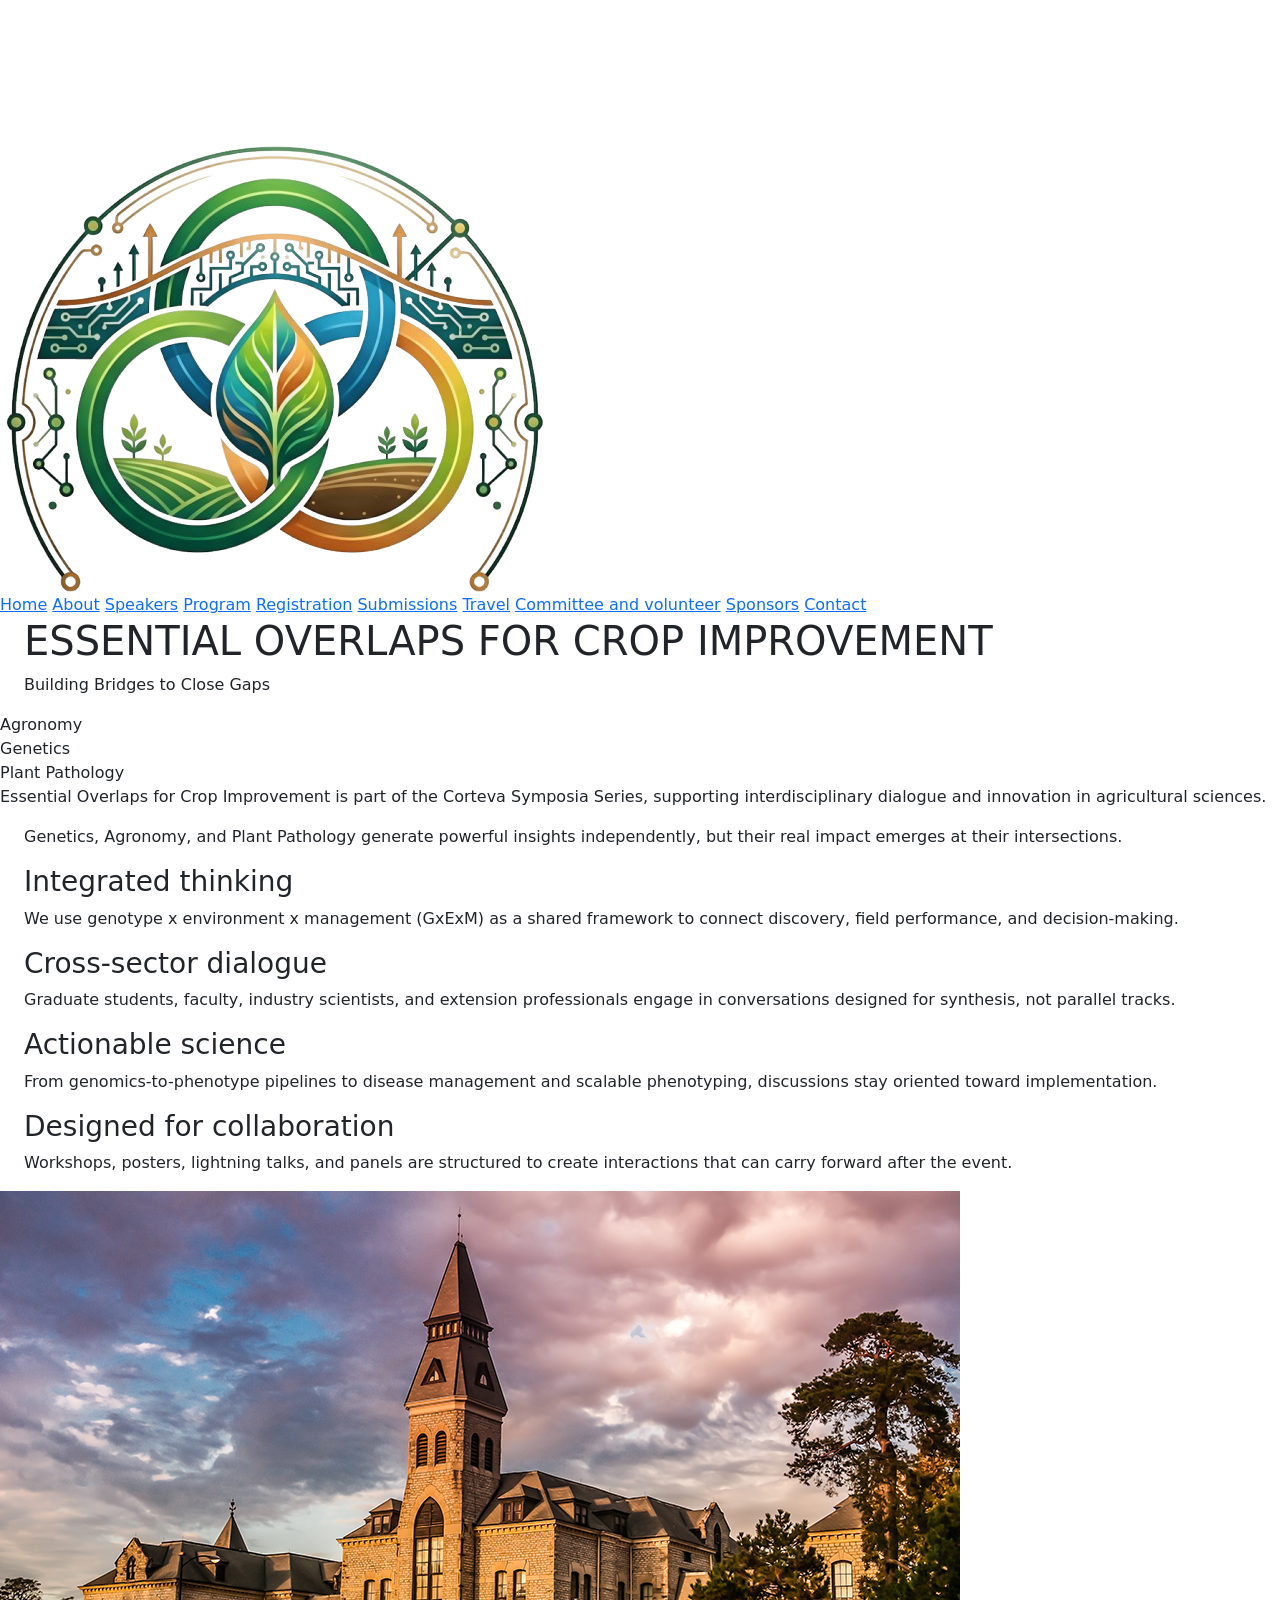
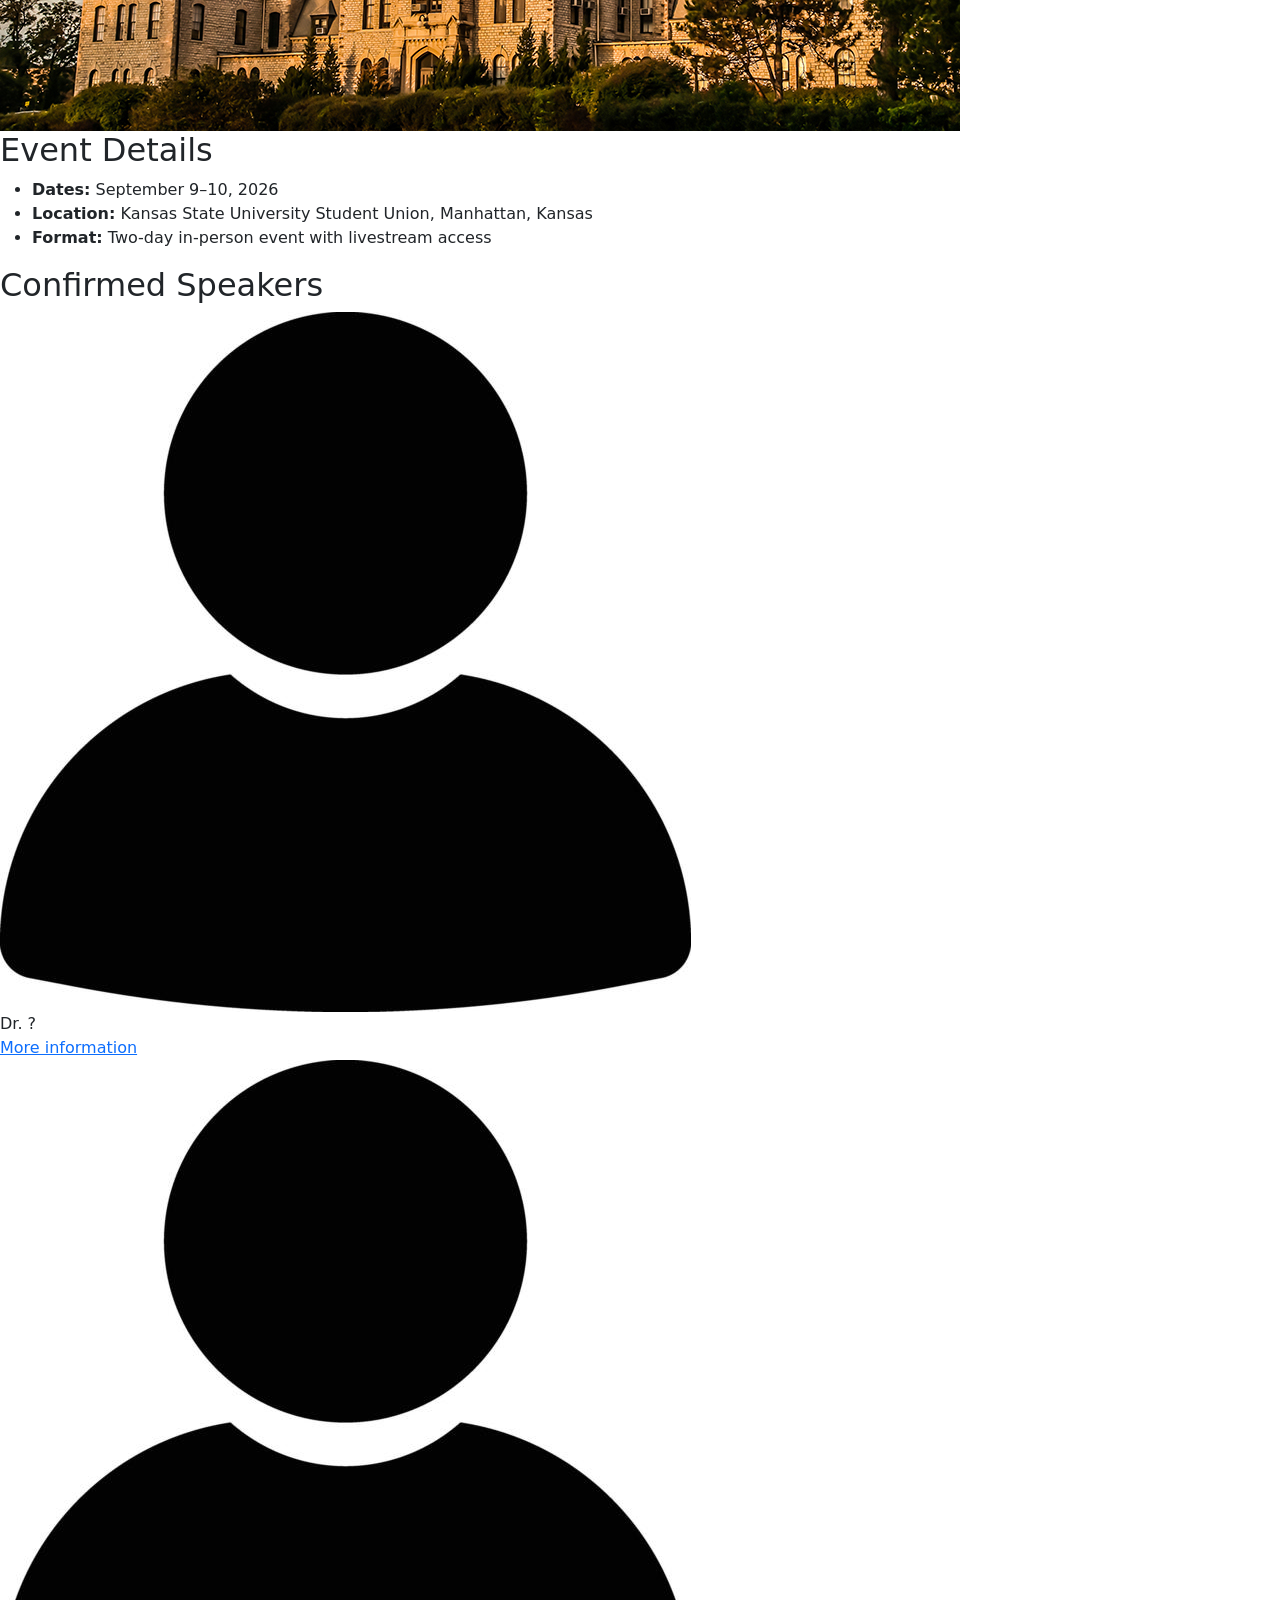
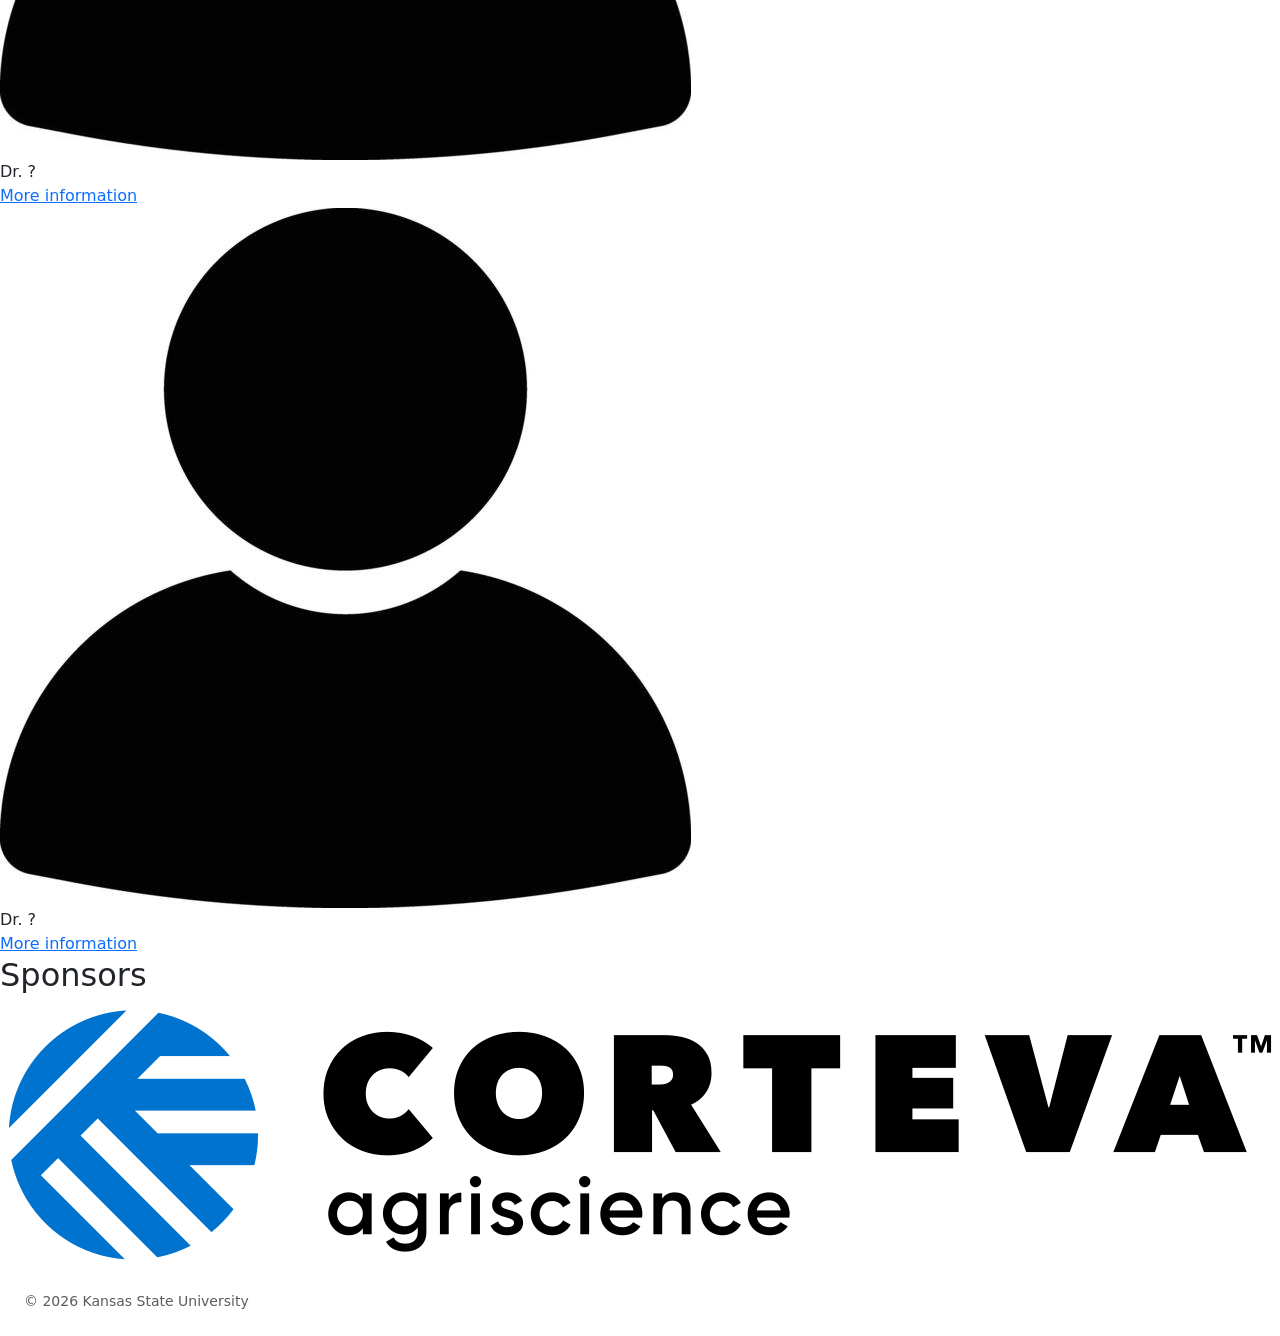
==== index.html @ 9a7ca5b4 "Initial site draft" ====
<!DOCTYPE html>
<html lang="en">
<head>
  <!-- Meta -->
  <meta charset="utf-8" />
  <meta name="viewport" content="width=device-width, initial-scale=1" />

  <title>Essential Overlaps for Crop Improvement</title>

  <!-- Bootstrap 5 (CDN) -->
  <link
    href="https://cdn.jsdelivr.net/npm/bootstrap@5.3.3/dist/css/bootstrap.min.css"
    rel="stylesheet"
  />

  <!-- Google Fonts: Titles (Cormorant SC) + Body (Lora) -->
  <link rel="preconnect" href="https://fonts.googleapis.com" />
  <link rel="preconnect" href="https://fonts.gstatic.com" crossorigin />
  <link
    href="https://fonts.googleapis.com/css2?family=Cormorant+SC:wght@300;400;500;600;700&family=Lora:ital,wght@0,400..700;1,400..700&display=swap"
    rel="stylesheet"
  />

  <!-- Project CSS -->
  <link rel="stylesheet" href="css/styles.css" />
</head>

<body id="top">
  <!-- =========================================================
       Top header (not fixed)
       ========================================================= -->
  <header class="top-header">
    <div class="top-header__inner">
      <div class="top-header__logo">
        <img
          src="assets/img/ksu_logo_white.png"
          alt="Kansas State University"
          class="ksu-logo"
        />
      </div>
    </div>
  </header>

  <!-- Accent bar (signature strip below the top header) -->
  <div class="hero-accent" aria-hidden="true"></div>

  <!-- =========================================================
       Mobile navigation (only visible below lg)
       ========================================================= -->
  <nav class="navbar navbar-dark bg-dark d-lg-none mobile-nav" aria-label="Mobile navigation">
    <div class="container-fluid px-3">
      <a class="navbar-brand d-flex align-items-center gap-2" href="#top">
        <span class="mobile-logo" aria-hidden="true"></span>
        <span class="fs-6">Essential Overlaps</span>
      </a>

      <button
        class="navbar-toggler"
        type="button"
        data-bs-toggle="collapse"
        data-bs-target="#mobileMenu"
        aria-controls="mobileMenu"
        aria-expanded="false"
        aria-label="Toggle mobile menu"
      >
        <span class="navbar-toggler-icon"></span>
      </button>
    </div>

    <div class="collapse" id="mobileMenu">
      <div class="bg-dark px-3 pb-3">
        <!-- Keep as placeholders; update when sections exist -->
        <a class="mobile-link" href="#home">Home</a>
      </div>
    </div>
  </nav>

  <!-- =========================================================
       Desktop sidebar (fixed, only visible at lg and above)
       ========================================================= -->
  <aside class="sidebar d-none d-lg-flex" aria-label="Sidebar navigation">
    <div class="sidebar__inner">
      <a class="logo-wrap" href="#top" aria-label="Back to top">
        <div class="logo-circle">
          <img
            src="assets/img/logo2_4x.png"
            alt="Essential Overlaps logo"
            class="logo-img"
          />
        </div>
      </a>

      <nav class="side-nav" aria-label="Site pages">
        <a class="side-link is-active" href="index.html">Home</a>
        <a class="side-link" href="about.html">About</a>
        <a class="side-link" href="speakers.html">Speakers</a>
        <a class="side-link" href="program.html">Program</a>
        <a class="side-link" href="registration.html">Registration</a>
        <a class="side-link" href="submissions.html">Submissions</a>
        <a class="side-link" href="travel.html">Travel</a>
        <a class="side-link" href="committee.html">Committee and volunteer</a>
        <a class="side-link" href="sponsors.html">Sponsors</a>
        <a class="side-link" href="contact.html">Contact</a>
      </nav>
    </div>
  </aside>

  <!-- =========================================================
       Main content
       ========================================================= -->
  <main class="main">
    <!-- Title block -->
    <section class="title-row">
      <div class="container-fluid px-3 px-md-4">
        <h1 class="site-title mb-2">
          ESSENTIAL OVERLAPS FOR CROP IMPROVEMENT
        </h1>

        <p class="site-subtitle mb-3">
          Building Bridges to Close Gaps
        </p>
      </div>
    </section>

    <!-- Program tags (conceptual disciplines, not navigation) -->
    <div class="program-bar" aria-label="Symposium themes">
      <div class="program-bar__item program-bar__item--agronomy">
        <span class="program-bar__label">Agronomy</span>
      </div>
      <div class="program-bar__item program-bar__item--genetics">
        <span class="program-bar__label">Genetics</span>
      </div>
      <div class="program-bar__item program-bar__item--pathology">
        <span class="program-bar__label">Plant Pathology</span>
      </div>
    </div>

    <!-- Hero image -->
    <section class="hero" aria-label="Hero image">
      <div class="container-fluid px-0">
        <div class="hero-box">
        </div>
      </div>
    </section>

    <section class="home-series">
      <div class="home-series__inner">
        <p class="home-series__text">
          Essential Overlaps for Crop Improvement is part of the Corteva Symposia Series, supporting interdisciplinary dialogue and innovation in agricultural sciences.
        </p>
      </div>
    </section>

    <!-- =========================================================
     Home — Block 2: Why attend (headline + 4 pillars)
     Insert this inside your Home section
     ========================================================= -->
    <section class="home-why" aria-label="Why attend">
      <div class="container-fluid px-3 px-md-4">
        <!-- Short, centered statement -->
        <p class="home-why__lead">
          Genetics, Agronomy, and Plant Pathology generate powerful insights independently, but their real impact emerges at their intersections.
        </p>

        <!-- 4-pillar grid -->
        <div class="why-grid">
          <!-- Pillar 1 -->
          <article class="why-card">
            <h3 class="why-card__title">Integrated thinking</h3>
            <p class="why-card__text">
              We use genotype x environment x management (GxExM) as a shared framework to connect discovery, field performance, and decision-making.
            </p>
          </article>

          <!-- Pillar 2 -->
          <article class="why-card">
            <h3 class="why-card__title">Cross-sector dialogue</h3>
            <p class="why-card__text">
              Graduate students, faculty, industry scientists, and extension professionals engage in
              conversations designed for synthesis, not parallel tracks.
            </p>
          </article>

          <!-- Pillar 3 -->
          <article class="why-card">
            <h3 class="why-card__title">Actionable science</h3>
            <p class="why-card__text">
              From genomics-to-phenotype pipelines to disease management and scalable phenotyping,
              discussions stay oriented toward implementation.
            </p>
          </article>

          <!-- Pillar 4 -->
          <article class="why-card">
            <h3 class="why-card__title">Designed for collaboration</h3>
            <p class="why-card__text">
              Workshops, posters, lightning talks, and panels are structured to create interactions
              that can carry forward after the event.
            </p>
          </article>
        </div>
      </div>
    </section>

    <section class="home-event">
      <div class="home-event__inner">

        <!-- Left column: Image -->
        <div class="home-event__image">
          <img src="assets/img/ksu.jpg" alt="Kansas State University campus">
        </div>

        <!-- Right column: Info -->
        <div class="home-event__content">
          <h2 class="home-event__title">Event Details</h2>

          <ul class="home-event__list">
            <li>
              <strong>Dates:</strong> September 9–10, 2026
            </li>
            <li>
              <strong>Location:</strong> Kansas State University Student Union, Manhattan, Kansas
            </li>
            <li>
              <strong>Format:</strong> Two-day in-person event with livestream access
            </li>
          </ul>

        </div>

      </div>
    </section>

    <section class="home-speakers">
      <div class="home-speakers__inner">
        <h2 class="home-speakers__title">Confirmed Speakers</h2>

        <div class="home-speakers__grid">

          <!-- Speaker card 1 -->
          <article class="speaker-card">
            <img class="speaker-card__photo" src="assets/img/person_icon.jpg" alt="Speaker placeholder">
            <div class="speaker-card__name">Dr. ?</div>
            <a class="speaker-card__link" href="#">More information</a>
          </article>

          <!-- Speaker card 2 -->
          <article class="speaker-card">
            <img class="speaker-card__photo" src="assets/img/person_icon.jpg" alt="Speaker placeholder">
            <div class="speaker-card__name">Dr. ?</div>
            <a class="speaker-card__link" href="#">More information</a>
          </article>

          <!-- Speaker card 3 -->
          <article class="speaker-card">
            <img class="speaker-card__photo" src="assets/img/person_icon.jpg" alt="Speaker placeholder">
            <div class="speaker-card__name">Dr. ?</div>
            <a class="speaker-card__link" href="#">More information</a>
          </article>

        </div>
      </div>
    </section>

    <section class="home-sponsors">
      <div class="home-sponsors__inner">

        <h2 class="home-sponsors__title">Sponsors</h2>

        <!-- Row 1 (2 columns) -->
        <div class="sponsors-row sponsors-row--2">
          <div class="sponsor-cell">
            <img src="assets/img/logo_corteva.png" alt="Corteva">
          </div>
          <div class="sponsor-cell"></div>
        </div>

        <!-- Row 2 (3 columns) -->
        <div class="sponsors-row sponsors-row--3">
          <div class="sponsor-cell"></div>
          <div class="sponsor-cell"></div>
          <div class="sponsor-cell"></div>
        </div>

        <!-- Row 3 (3 columns) -->
        <div class="sponsors-row sponsors-row--3">
          <div class="sponsor-cell"></div>
          <div class="sponsor-cell"></div>
          <div class="sponsor-cell"></div>
        </div>

      </div>
    </section>

    <!-- Footer -->
    <footer class="py-4">
      <div class="container-fluid px-3 px-md-4">
        <div class="text-muted small">© 2026 Kansas State University</div>
      </div>
    </footer>

    <!-- Bottom accent bar -->
    <div class="hero-accent" aria-hidden="true"></div>
  </main>

  <!-- Bootstrap JS bundle -->
  <script src="https://cdn.jsdelivr.net/npm/bootstrap@5.3.3/dist/js/bootstrap.bundle.min.js"></script>
</body>
</html>
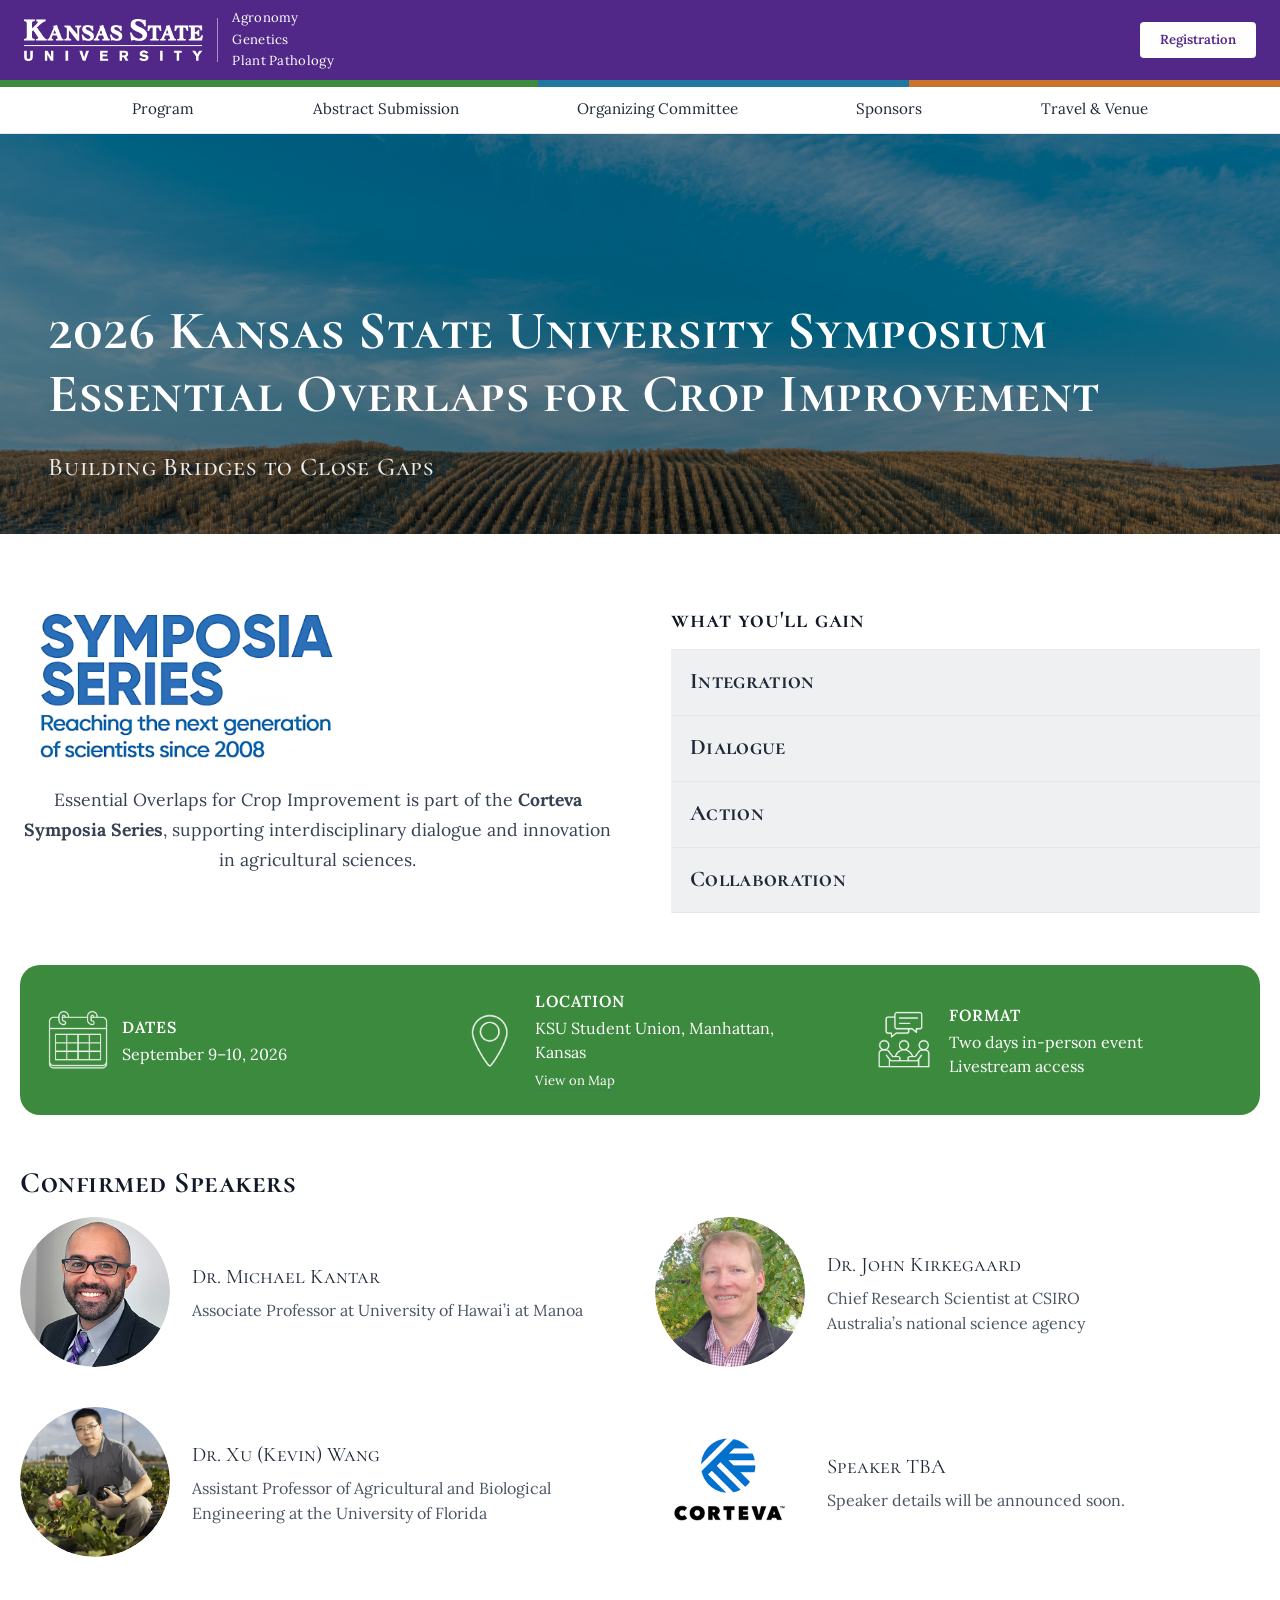
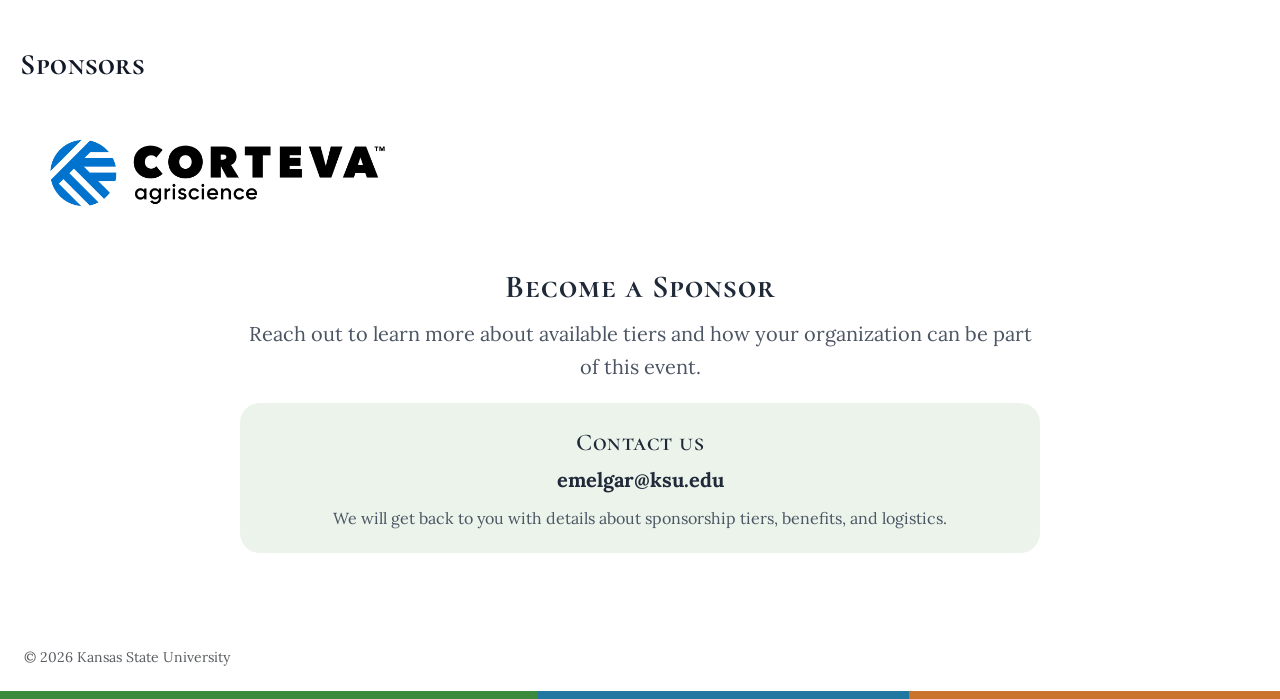
==== commit ce090669: "draft_v1" ====
--- a/index.html
+++ b/index.html
@@ -38,11 +38,31 @@
           class="ksu-logo"
         />
       </div>
+      <div class="top-header__divider" aria-hidden="true"></div>
+      <ul class="top-header__depts">
+        <li>Agronomy</li>
+        <li>Genetics</li>
+        <li>Plant Pathology</li>
+      </ul>
+      <a href="registration.html" class="top-header__reg-btn">Registration</a>
     </div>
   </header>
 
   <!-- Accent bar (signature strip below the top header) -->
   <div class="hero-accent" aria-hidden="true"></div>
+
+  <!-- =========================================================
+       Desktop navigation (only visible at lg and above)
+       ========================================================= -->
+  <nav class="desktop-nav d-none d-lg-flex" aria-label="Main navigation">
+    <div class="desktop-nav__inner">
+      <a class="desktop-nav__link" href="program.html">Program</a>
+      <a class="desktop-nav__link" href="submissions.html">Abstract Submission</a>
+      <a class="desktop-nav__link" href="committee.html">Organizing Committee</a>
+      <a class="desktop-nav__link" href="sponsors.html">Sponsors</a>
+      <a class="desktop-nav__link" href="travel.html">Travel &amp; Venue</a>
+    </div>
+  </nav>
 
   <!-- =========================================================
        Mobile navigation (only visible below lg)
@@ -69,224 +89,186 @@
 
     <div class="collapse" id="mobileMenu">
       <div class="bg-dark px-3 pb-3">
-        <!-- Keep as placeholders; update when sections exist -->
-        <a class="mobile-link" href="#home">Home</a>
+        <a class="mobile-link" href="program.html">Program</a>
+        <a class="mobile-link" href="submissions.html">Abstract Submission</a>
+        <a class="mobile-link" href="committee.html">Organizing Committee</a>
+        <a class="mobile-link" href="sponsors.html">Sponsors</a>
+        <a class="mobile-link" href="travel.html">Travel &amp; Venue</a>
       </div>
     </div>
   </nav>
 
-  <!-- =========================================================
-       Desktop sidebar (fixed, only visible at lg and above)
-       ========================================================= -->
-  <aside class="sidebar d-none d-lg-flex" aria-label="Sidebar navigation">
-    <div class="sidebar__inner">
-      <a class="logo-wrap" href="#top" aria-label="Back to top">
-        <div class="logo-circle">
-          <img
-            src="assets/img/logo2_4x.png"
-            alt="Essential Overlaps logo"
-            class="logo-img"
-          />
-        </div>
-      </a>
-
-      <nav class="side-nav" aria-label="Site pages">
-        <a class="side-link is-active" href="index.html">Home</a>
-        <a class="side-link" href="about.html">About</a>
-        <a class="side-link" href="speakers.html">Speakers</a>
-        <a class="side-link" href="program.html">Program</a>
-        <a class="side-link" href="registration.html">Registration</a>
-        <a class="side-link" href="submissions.html">Submissions</a>
-        <a class="side-link" href="travel.html">Travel</a>
-        <a class="side-link" href="committee.html">Committee and volunteer</a>
-        <a class="side-link" href="sponsors.html">Sponsors</a>
-        <a class="side-link" href="contact.html">Contact</a>
-      </nav>
-    </div>
-  </aside>
-
-  <!-- =========================================================
+<!-- =========================================================
+       Hero section
+       ========================================================= -->
+  <section class="hero-banner" aria-label="Symposium hero">
+    <div class="hero-banner__overlay" aria-hidden="true"></div>
+    <div class="hero-banner__content">
+      <h1 class="hero-banner__title">2026 Kansas State University Symposium<br>Essential Overlaps for Crop Improvement</h1>
+      <p class="hero-banner__subtitle">Building Bridges to Close Gaps</p>
+    </div>
+  </section>
+
+<!-- =========================================================
        Main content
        ========================================================= -->
   <main class="main">
-    <!-- Title block -->
-    <section class="title-row">
-      <div class="container-fluid px-3 px-md-4">
-        <h1 class="site-title mb-2">
-          ESSENTIAL OVERLAPS FOR CROP IMPROVEMENT
-        </h1>
-
-        <p class="site-subtitle mb-3">
-          Building Bridges to Close Gaps
-        </p>
-      </div>
-    </section>
-
-    <!-- Program tags (conceptual disciplines, not navigation) -->
-    <div class="program-bar" aria-label="Symposium themes">
-      <div class="program-bar__item program-bar__item--agronomy">
-        <span class="program-bar__label">Agronomy</span>
-      </div>
-      <div class="program-bar__item program-bar__item--genetics">
-        <span class="program-bar__label">Genetics</span>
-      </div>
-      <div class="program-bar__item program-bar__item--pathology">
-        <span class="program-bar__label">Plant Pathology</span>
-      </div>
-    </div>
-
-    <!-- Hero image -->
-    <section class="hero" aria-label="Hero image">
-      <div class="container-fluid px-0">
-        <div class="hero-box">
-        </div>
-      </div>
-    </section>
-
-    <section class="home-series">
-      <div class="home-series__inner">
-        <p class="home-series__text">
-          Essential Overlaps for Crop Improvement is part of the Corteva Symposia Series, supporting interdisciplinary dialogue and innovation in agricultural sciences.
-        </p>
-      </div>
-    </section>
-
     <!-- =========================================================
-     Home — Block 2: Why attend (headline + 4 pillars)
-     Insert this inside your Home section
+     Home — Why attend (two-column: About left, Accordion right)
      ========================================================= -->
     <section class="home-why" aria-label="Why attend">
-      <div class="container-fluid px-3 px-md-4">
-        <!-- Short, centered statement -->
-        <p class="home-why__lead">
-          Genetics, Agronomy, and Plant Pathology generate powerful insights independently, but their real impact emerges at their intersections.
-        </p>
-
-        <!-- 4-pillar grid -->
-        <div class="why-grid">
-          <!-- Pillar 1 -->
-          <article class="why-card">
-            <h3 class="why-card__title">Integrated thinking</h3>
-            <p class="why-card__text">
-              We use genotype x environment x management (GxExM) as a shared framework to connect discovery, field performance, and decision-making.
-            </p>
-          </article>
-
-          <!-- Pillar 2 -->
-          <article class="why-card">
-            <h3 class="why-card__title">Cross-sector dialogue</h3>
-            <p class="why-card__text">
-              Graduate students, faculty, industry scientists, and extension professionals engage in
-              conversations designed for synthesis, not parallel tracks.
-            </p>
-          </article>
-
-          <!-- Pillar 3 -->
-          <article class="why-card">
-            <h3 class="why-card__title">Actionable science</h3>
-            <p class="why-card__text">
-              From genomics-to-phenotype pipelines to disease management and scalable phenotyping,
-              discussions stay oriented toward implementation.
-            </p>
-          </article>
-
-          <!-- Pillar 4 -->
-          <article class="why-card">
-            <h3 class="why-card__title">Designed for collaboration</h3>
-            <p class="why-card__text">
-              Workshops, posters, lightning talks, and panels are structured to create interactions
-              that can carry forward after the event.
-            </p>
-          </article>
-        </div>
+      <div class="home-why__inner page-container">
+
+        <!-- Left column: About -->
+        <div class="home-why__about">
+          <img src="assets\img\SympSeries.png" alt="Essential Overlaps logo" class="home-why__logo" />
+          <p class="home-series__text">
+            Essential Overlaps for Crop Improvement is part of the <strong>Corteva Symposia Series</strong>, supporting interdisciplinary dialogue and innovation in agricultural sciences.
+          </p>
+        </div>
+
+        <!-- Right column: Accordion -->
+        <div class="home-why__accordion-col">
+          <h2 class="home-why__title">what you'll gain</h2>
+          <div class="why-accordion">
+
+            <div class="why-section">
+              <div class="why-label">Integration</div>
+              <div class="why-content">
+                <p>We use genotype x environment x management (GxExM) as a shared framework to connect discovery, field performance, and decision-making.</p>
+              </div>
+            </div>
+
+            <div class="why-section">
+              <div class="why-label">Dialogue</div>
+              <div class="why-content">
+                <p>Graduate students, faculty, industry scientists, and extension professionals engage in conversations designed for synthesis, not parallel tracks.</p>
+              </div>
+            </div>
+
+            <div class="why-section">
+              <div class="why-label">Action</div>
+              <div class="why-content">
+                <p>From genomics-to-phenotype pipelines to disease management and scalable phenotyping, discussions stay oriented toward implementation.</p>
+              </div>
+            </div>
+
+            <div class="why-section">
+              <div class="why-label">Collaboration</div>
+              <div class="why-content">
+                <p>Workshops, posters, lightning talks, and panels are structured to create interactions that can carry forward after the event.</p>
+              </div>
+            </div>
+
+          </div>
+        </div>
+
       </div>
     </section>
 
     <section class="home-event">
-      <div class="home-event__inner">
-
-        <!-- Left column: Image -->
-        <div class="home-event__image">
-          <img src="assets/img/ksu.jpg" alt="Kansas State University campus">
-        </div>
-
-        <!-- Right column: Info -->
-        <div class="home-event__content">
-          <h2 class="home-event__title">Event Details</h2>
-
-          <ul class="home-event__list">
-            <li>
-              <strong>Dates:</strong> September 9–10, 2026
-            </li>
-            <li>
-              <strong>Location:</strong> Kansas State University Student Union, Manhattan, Kansas
-            </li>
-            <li>
-              <strong>Format:</strong> Two-day in-person event with livestream access
-            </li>
-          </ul>
-
-        </div>
-
+      <div class="page-container">
+      <div class="event-bar">
+
+        <div class="event-bar__item">
+          <img src="assets/img/icon_date.png" alt="" class="event-icon" aria-hidden="true">
+          <div class="event-bar__text">
+            <span class="event-bar__label">Dates</span>
+            <span class="event-bar__value">September 9–10, 2026<br></span>
+          </div>
+        </div>
+
+        <div class="event-bar__item">
+          <img src="assets/img/icon_local.png" alt="" class="event-icon" aria-hidden="true">
+          <div class="event-bar__text">
+            <span class="event-bar__label">Location</span>
+            <span class="event-bar__value">KSU Student Union, Manhattan, Kansas</span>
+            <a class="event-bar__link" href="https://maps.app.goo.gl/vJpVXmLYj5KexWJAA" target="_blank"  rel="noopener noreferrer">View on Map</a>
+          </div>
+        </div>
+
+        <div class="event-bar__item">
+          <img src="assets/img/icons_meet.png" alt="" class="event-icon" aria-hidden="true">
+          <div class="event-bar__text">
+            <span class="event-bar__label">Format</span>
+            <span class="event-bar__value">Two days in-person event<br>Livestream access</span>
+          </div>
+        </div>
+
+      </div>
       </div>
     </section>
 
     <section class="home-speakers">
-      <div class="home-speakers__inner">
+      <div class="home-speakers__inner page-container">
         <h2 class="home-speakers__title">Confirmed Speakers</h2>
 
-        <div class="home-speakers__grid">
-
-          <!-- Speaker card 1 -->
-          <article class="speaker-card">
-            <img class="speaker-card__photo" src="assets/img/person_icon.jpg" alt="Speaker placeholder">
-            <div class="speaker-card__name">Dr. ?</div>
-            <a class="speaker-card__link" href="#">More information</a>
-          </article>
-
-          <!-- Speaker card 2 -->
-          <article class="speaker-card">
-            <img class="speaker-card__photo" src="assets/img/person_icon.jpg" alt="Speaker placeholder">
-            <div class="speaker-card__name">Dr. ?</div>
-            <a class="speaker-card__link" href="#">More information</a>
-          </article>
-
-          <!-- Speaker card 3 -->
-          <article class="speaker-card">
-            <img class="speaker-card__photo" src="assets/img/person_icon.jpg" alt="Speaker placeholder">
-            <div class="speaker-card__name">Dr. ?</div>
-            <a class="speaker-card__link" href="#">More information</a>
-          </article>
+        <div class="speakers-grid">
+
+          <div class="speaker">
+            <div class="speaker-img-wrapper">
+              <img class="speaker-img" src="assets/img/speaker_MK.png" alt="Dr. Michael Kantar">
+            </div>
+            <div class="speaker-text">
+              <a class="speaker-name" href="speakers.html#michael-kantar">Dr. Michael Kantar</a>
+              <p class="speaker-info">Associate Professor at University of Hawai’i at Manoa</p>
+            </div>
+          </div>
+
+          <div class="speaker">
+            <div class="speaker-img-wrapper">
+              <img class="speaker-img" src="assets/img/speaker_JK.png" alt="Dr. John Kirkegaard">
+            </div>
+            <div class="speaker-text">
+              <a class="speaker-name" href="speakers.html#john-kirkegaard">Dr. John Kirkegaard</a>
+              <p class="speaker-info">Chief Research Scientist at CSIRO<br>Australia’s national science agency</p>
+            </div>
+          </div>
+
+          <div class="speaker">
+            <div class="speaker-img-wrapper">
+              <img class="speaker-img" src="assets/img/speaker_KW.png" alt="Dr. Xu (Kevin) Wang">
+            </div>
+            <div class="speaker-text">
+              <a class="speaker-name" href="speakers.html#kevin-wang">Dr. Xu (Kevin) Wang</a>
+              <p class="speaker-info">Assistant Professor of Agricultural and Biological Engineering at the University of Florida</p>
+            </div>
+          </div>
+
+          <div class="speaker">
+            <div class="speaker-img-wrapper">
+              <img class="speaker-img" src="assets/img/corteva.png" alt="Speaker TBA">
+            </div>
+            <div class="speaker-text">
+              <a class="speaker-name" href="speakers.html">Speaker TBA</a>
+              <p class="speaker-info">Speaker details will be announced soon.</p>
+            </div>
+          </div>
 
         </div>
       </div>
     </section>
 
     <section class="home-sponsors">
-      <div class="home-sponsors__inner">
+      <div class="home-sponsors__inner page-container">
 
         <h2 class="home-sponsors__title">Sponsors</h2>
 
-        <!-- Row 1 (2 columns) -->
-        <div class="sponsors-row sponsors-row--2">
+        <div class="sponsors-logos">
           <div class="sponsor-cell">
             <img src="assets/img/logo_corteva.png" alt="Corteva">
           </div>
-          <div class="sponsor-cell"></div>
-        </div>
-
-        <!-- Row 2 (3 columns) -->
-        <div class="sponsors-row sponsors-row--3">
-          <div class="sponsor-cell"></div>
-          <div class="sponsor-cell"></div>
-          <div class="sponsor-cell"></div>
-        </div>
-
-        <!-- Row 3 (3 columns) -->
-        <div class="sponsors-row sponsors-row--3">
-          <div class="sponsor-cell"></div>
-          <div class="sponsor-cell"></div>
-          <div class="sponsor-cell"></div>
+        </div>
+
+        <!-- Become a Sponsor -->
+        <div class="sponsor-cta">
+          <h3 class="sponsor-cta__title">Become a Sponsor</h3>
+<p class="sponsor-cta__body">Reach out to learn more about available tiers and how your organization can be part of this event.</p>
+          <div class="sponsor-contact">
+            <p class="sponsor-contact__label">Contact us</p>
+            <p class="sponsor-contact__email">emelgar@ksu.edu</p>
+            <p class="sponsor-contact__note">We will get back to you with details about sponsorship tiers, benefits, and logistics.</p>
+          </div>
         </div>
 
       </div>
@@ -306,4 +288,4 @@
   <!-- Bootstrap JS bundle -->
   <script src="https://cdn.jsdelivr.net/npm/bootstrap@5.3.3/dist/js/bootstrap.bundle.min.js"></script>
 </body>
-</html>+</html>
--- a/css/styles.css
+++ b/css/styles.css
@@ -0,0 +1,1586 @@
+/* =========================================================
+   Layout constants
+   ========================================================= */
+:root{
+  --top-header-h: 80px;
+
+  --top-header-bg: #512888;
+  --sidebar-bg: #F3F4F6;
+
+  --text-on-dark: #FFFFFF;
+
+  /* Theme colors (disciplines) */
+  --c-genetics: #2077A0;
+  --c-agronomy: #3C8A3E;
+  --c-pathology:#C9732D;
+
+  /* UI neutrals */
+  --text: #1F2937;
+  --muted: #4B5563;
+  --border: #E5E7EB;
+}
+
+/* =========================================================
+   Global layout container
+   ========================================================= */
+.page-container{
+  max-width: 1400px;
+  margin: 0 auto;
+  padding: 0 20px;
+  width: 100%;
+}
+
+/* =========================================================
+   Global behavior
+   ========================================================= */
+html { scroll-behavior: smooth; }
+
+section {
+  scroll-margin-top: calc(var(--top-header-h) + 54px);
+}
+
+body{
+  margin: 0;
+  font-family: "Lora", serif;
+  font-weight: 400;
+  color: var(--text);
+  background: #FFFFFF;
+}
+
+/* =========================================================
+   Typography
+   ========================================================= */
+h1, h2, h3, h4, h5, h6,
+.site-title,
+.section-title{
+  font-family: "Cormorant SC", serif;
+  font-weight: 600;
+  letter-spacing: 0.5px;
+}
+
+/* =========================================================
+   Header
+   ========================================================= */
+.top-header{
+  position: relative;
+  height: var(--top-header-h);
+  background: var(--top-header-bg);
+  color: var(--text-on-dark);
+}
+
+.top-header__inner{
+  height: 100%;
+  display: flex;
+  align-items: center;
+  padding: 0 16px;
+}
+
+@media (min-width: 992px){
+  .top-header__inner{
+    padding-left: 24px;
+    padding-right: 24px;
+  }
+}
+
+.top-header__logo{
+  display: flex;
+  align-items: center;
+}
+
+.ksu-logo{
+  height: 42px;
+  width: auto;
+  display: block;
+}
+
+.top-header__divider{
+  width: 1px;
+  height: 44px;
+  background: rgba(255,255,255,0.5);
+  margin: 0 14px;
+  flex-shrink: 0;
+}
+
+.top-header__depts{
+  list-style: none;
+  margin: 0;
+  padding: 0;
+  display: flex;
+  flex-direction: column;
+  gap: 3px;
+}
+
+.top-header__depts li{
+  font-family: "Lora", serif;
+  font-size: 0.82rem;
+  color: #fff;
+  line-height: 1.4;
+  letter-spacing: 0.3px;
+}
+
+.top-header__reg-btn{
+  margin-left: auto;
+  font-family: "Lora", serif;
+  font-size: 0.82rem;
+  color: var(--top-header-bg);
+  text-decoration: none;
+  background: #fff;
+  border: none;
+  border-radius: 4px;
+  padding: 8px 20px;
+  white-space: nowrap;
+  font-weight: 600;
+  transition: background 0.15s, color 0.15s;
+}
+
+.top-header__reg-btn:hover{
+  background: rgba(255,255,255,0.85);
+  color: var(--top-header-bg);
+}
+
+/* =========================================================
+   Accent bar (make it a subtle signature, not a heavy block)
+   ========================================================= */
+.hero-accent{
+  height: 8px; /* smaller = more professional */
+  margin-top: -1px;
+  background: linear-gradient(
+    to right,
+    var(--c-agronomy) 0%,
+    var(--c-agronomy) 42%,
+    var(--c-genetics) 42%,
+    var(--c-genetics) 71%,
+    var(--c-pathology) 71%,
+    var(--c-pathology) 100%
+  );
+}
+
+/* =========================================================
+   Desktop navigation
+   ========================================================= */
+.desktop-nav{
+  background: #fff;
+  border-bottom: 1px solid var(--border);
+  justify-content: flex-end;
+}
+
+.desktop-nav__inner{
+  display: flex;
+  align-items: center;
+  padding: 0 24px;
+  height: 46px;
+  width: 100%;
+  justify-content: space-evenly;
+}
+
+.desktop-nav__link{
+  font-family: "Lora", serif;
+  font-size: 0.95rem;
+  color: var(--text);
+  text-decoration: none;
+  padding: 4px 10px;
+  border-bottom: 2px solid transparent;
+  transition: color 0.15s, border-color 0.15s;
+  white-space: nowrap;
+}
+
+.desktop-nav__link:hover{
+  color: var(--top-header-bg);
+  border-bottom-color: var(--top-header-bg);
+}
+
+/* =========================================================
+   Mobile navigation
+   ========================================================= */
+.mobile-nav{
+  position: fixed;
+  top: var(--top-header-h);
+  left: 0;
+  right: 0;
+  z-index: 1029;
+}
+
+.mobile-logo{
+  width: 28px;
+  height: 28px;
+  border-radius: 999px;
+  background: #2ECC71;
+  display: inline-block;
+}
+
+.mobile-link{
+  display: block;
+  color: #FFFFFF;
+  text-decoration: none;
+  padding: 10px 0;
+  border-top: 1px solid #FFFFFF1F;
+}
+
+.mobile-link:hover{ color: #FFFFFF; }
+
+/* =========================================================
+   Hero banner
+   ========================================================= */
+.hero-banner{
+  position: relative;
+  width: 100%;
+  min-height: 400px;
+  background-image: url("../assets/img/img_home1.jpg");
+  background-size: cover;
+  background-position: center top;
+  display: flex;
+  align-items: flex-end;
+}
+
+.hero-banner__overlay{
+  position: absolute;
+  inset: 0;
+  background: rgba(0,0,0,0.42);
+}
+
+.hero-banner__content{
+  position: absolute;
+  bottom: 48px;
+  left: 48px;
+  right: 48px;
+  max-width: 980px;
+}
+
+.hero-banner__title{
+  font-family: "Cormorant SC", serif;
+  font-weight: 900;
+  font-size: clamp(2rem, 4.5vw, 3.4rem);
+  color: #ffffff;
+  line-height: 1.15;
+  margin-bottom: 22px;
+  white-space: nowrap;
+}
+
+.hero-banner__subtitle{
+  font-family: "Cormorant SC", serif;
+  font-weight: 500;
+  font-size: clamp(1.15rem, 2.2vw, 1.6rem);
+  color: rgba(255,255,255,0.9);
+  margin: 0;
+  letter-spacing: 0.8px;
+}
+
+/* =========================================================
+   Main area
+   ========================================================= */
+.main{
+  padding-top: calc(var(--top-header-h) + 56px);
+}
+
+@media (min-width: 992px){
+  .main{
+    padding-top: 0;
+  }
+}
+
+.site-title{
+  font-weight: 700;
+  font-size: clamp(2.1rem, 3.1vw, 3rem);
+  letter-spacing: 1px;
+  line-height: 1.05;
+}
+
+/* CTA row under subtitle */
+.hero-cta{
+  display: flex;
+  flex-direction: column;
+  gap: 12px;
+  margin-top: 10px;
+}
+
+.hero-meta{
+  color: var(--muted);
+  font-size: 0.95rem;
+}
+
+.hero-meta__dot{
+  margin: 0 8px;
+  opacity: 0.7;
+}
+
+.hero-buttons{
+  display: flex;
+  flex-wrap: wrap;
+  gap: 10px;
+}
+
+/* Buttons: clean + consistent */
+.btn-cta{
+  border-radius: 999px;
+  padding: 10px 16px;
+  font-size: 0.98rem;
+  letter-spacing: 0.2px;
+}
+
+.btn-cta--primary{
+  background: var(--top-header-bg);
+  border: 1px solid var(--top-header-bg);
+  color: #fff;
+}
+
+.btn-cta--primary:hover{
+  filter: brightness(0.95);
+  color: #fff;
+}
+
+.btn-cta--ghost{
+  background: transparent;
+  border: 1px solid #D1D5DB;
+  color: #111827;
+}
+
+.btn-cta--ghost:hover{
+  background: #F3F4F6;
+  color: #111827;
+}
+
+/* =========================================================
+   Program bar 
+   ========================================================= */
+.program-bar{
+  display: flex;
+  width: 100%;
+  margin: 0;
+}
+
+.program-bar__item{
+  position: relative;        
+  flex: 1;
+  padding: 18px 0;
+
+  color: #FFFFFF;
+  font-family: "Lora", serif;
+  font-weight: 500;
+  font-size: 1.15rem;
+}
+
+.program-bar__item--agronomy{
+  background: var(--c-agronomy);
+  flex: 33.3;
+}
+
+.program-bar__item--genetics{
+  background: var(--c-genetics);
+  flex: 33.3;
+}
+
+.program-bar__item--pathology{
+  background: var(--c-pathology);
+  flex: 33.3;
+}
+
+.program-bar__label{
+  position: absolute;
+  top: 50%;
+  transform: translateY(-50%);
+  white-space: nowrap;
+}
+
+@media (min-width: 992px){
+
+  /* Agronomy alinhado manualmente */
+  .program-bar__item--agronomy .program-bar__label{
+    left: 50%;   
+  }
+
+  /* Genetics centralizado */
+  .program-bar__item--genetics .program-bar__label{
+    left: 50%;
+    transform: translate(-50%, -50%);
+  }
+
+  /* Pathology centralizado */
+  .program-bar__item--pathology .program-bar__label{
+    left: 50%;
+    transform: translate(-50%, -50%);
+  }
+
+}
+
+/* =========================================================
+   Hero (overlay for contrast + optional statement)
+   ========================================================= */
+.hero-box{
+  height: 440px;
+  background-image: url("../assets/img/img_home1.jpg");
+  background-size: cover;
+  background-position: center;
+  background-repeat: no-repeat;
+
+  position: relative;
+  overflow: hidden;
+}
+
+/* Dark overlay + subtle vignette to make text readable and look “premium” */
+.hero-box::before{
+  content: "";
+  position: absolute;
+  inset: 0;
+  background:
+    linear-gradient(to bottom, rgba(0,0,0,0.35), rgba(0,0,0,0.18) 45%, rgba(0,0,0,0.10)),
+    radial-gradient(circle at 50% 60%, rgba(0,0,0,0.00), rgba(0,0,0,0.25));
+  pointer-events: none;
+}
+
+.hero-overlay-content{
+  position: absolute;
+  inset: 0;
+  display: flex;
+  align-items: flex-end; /* anchor to bottom like conference sites */
+  padding: 0 16px 0 16px;
+}
+
+.hero-overlay-content__inner{
+  max-width: 820px;
+  color: rgba(255,255,255,0.92);
+  margin-bottom: 40px;
+}
+
+.hero-kicker{
+  font-size: 0.95rem;
+  letter-spacing: 0.6px;
+  text-transform: uppercase;
+  opacity: 0.9;
+}
+
+.hero-statement{
+  font-size: 1.1rem;
+  line-height: 1.35;
+  margin: 0;
+}
+
+
+/* =========================================================
+   Home Series Statement
+   ========================================================= */
+
+.home-series__text{
+  margin: 0;
+  font-family: "Lora", serif;
+  font-size: 1.1rem;
+  line-height: 1.7;
+  color: #374151;
+  text-align: center;
+  font-weight: 400;
+}
+
+.home-series__text strong {
+  font-weight: 700;
+}
+
+.series-banner__inner{
+  max-width: 980px;
+  margin: 0 auto;
+  display: flex;
+  align-items: center;
+  gap: 24px;
+  padding: 0 16px;
+}
+
+.series-banner__logo{
+  flex-shrink: 0;
+}
+
+.series-banner__logo-img{
+  width: 80px;
+  height: auto;
+  display: block;
+}
+
+.series-banner__text{
+  margin: 0;
+  margin-left: 20%;
+  font-family: "Lora", serif;
+  font-size: 1.25rem;
+  line-height: 1.7;
+  color: #111827;
+  text-align: left;
+  font-weight: 500;
+}
+
+.series-banner__text strong {
+  font-weight: 700;
+}
+
+@media (max-width: 768px){
+  .series-banner__inner{
+    flex-direction: column;
+    gap: 12px;
+  }
+
+  .series-banner__logo-img{
+    width: 60px;
+  }
+
+  .series-banner__text{
+    margin-left: 0;
+  }
+}
+
+
+/* =========================================================
+   Content sections
+   ========================================================= */
+.content-section{
+  padding: 48px 0;
+}
+
+.section-title{
+  font-size: 1.6rem;
+  font-weight: 700;
+  margin-bottom: 12px;
+}
+
+/* =========================================================
+   Desktop left offset (match your sidebar layout)
+   ========================================================= */
+@media (min-width: 992px){
+  .content-section,
+  footer,
+  .hero-overlay-content{
+    padding-left: 0;
+  }
+}
+
+/* =========================================================
+   Home — Block 2: Why attend
+   ========================================================= */
+
+/* =========================================================
+   Why attend — two-column layout
+   ========================================================= */
+
+.home-why{
+  padding: 72px 0 36px 0;
+  background: #FFFFFF;
+}
+
+.home-why__inner{
+  display: flex;
+  gap: 56px;
+  align-items: flex-start;
+}
+
+.home-why__about{
+  flex: 0 0 48%;
+  display: flex;
+  flex-direction: column;
+  align-items: left 20%;
+  gap: 24px;
+}
+
+.home-why__logo{
+  max-width: 60%;
+  height: auto;
+  display: block;
+}
+
+.home-why__accordion-col{
+  flex: 1;
+}
+
+.home-why__title{
+  font-family: "Cormorant SC", serif;
+  font-weight: 800;
+  font-size: clamp(1.2rem, 2.2vw, 1.5rem);
+  letter-spacing: 0.8px;
+  margin-bottom: 14px;
+  color: #111827;
+  text-align: left;
+}
+
+/* =========================================================
+   Accordion — vertical stacked
+   ========================================================= */
+
+.why-accordion{
+  display: flex;
+  flex-direction: column;
+  width: 100%;
+}
+
+.why-section{
+  border-top: 1px solid var(--border);
+  border-left: 3px solid transparent;
+  overflow: hidden;
+  max-height: 66px;
+  padding: 14px 16px;
+  background: #eef0f2;
+  cursor: default;
+  transition: max-height 0.35s ease, background 0.2s ease, border-color 0.2s ease;
+}
+
+.why-section:last-child{
+  border-bottom: 1px solid var(--border);
+}
+
+.why-section:hover{
+  max-height: 240px;
+  background: #F8F8F8;
+  border-left-color: var(--c-genetics);
+}
+
+.why-label{
+  font-family: "Cormorant SC", serif;
+  font-weight: 700;
+  font-size: 1.4rem;
+  letter-spacing: 0.3px;
+  color: var(--text);
+  margin-bottom: 10px;
+}
+
+.why-content{
+  opacity: 0;
+  transform: translateY(6px);
+  transition: opacity 0.2s ease 0.1s, transform 0.2s ease 0.1s;
+}
+
+.why-section:hover .why-content{
+  opacity: 1;
+  transform: translateY(0);
+}
+
+.why-content h3{
+  font-family: "Cormorant SC", serif;
+  font-weight: 700;
+  font-size: 1.3rem;
+  margin-bottom: 6px;
+}
+
+.why-content p{
+  font-size: 1.05rem;
+  line-height: 1.65;
+  color: var(--muted);
+  margin: 0;
+}
+
+/* =========================================================
+   Responsive — stack columns on mobile
+   ========================================================= */
+
+@media (max-width: 768px){
+  .home-why__inner{
+    flex-direction: column;
+    padding: 0 20px;
+    gap: 0;
+  }
+
+  .home-why__about{
+    flex: none;
+  }
+
+  .why-section{
+    max-height: none;
+    padding: 14px 0;
+  }
+
+  .why-content{
+    opacity: 1;
+    transform: none;
+  }
+}
+
+/* =========================================================
+   Home — Block 3: Event Details
+   Clean, academic, balanced
+   ========================================================= */
+
+.home-event{
+  padding: 16px 0 20px 0;
+  background: #ffffff;
+}
+
+.event-bar{
+  display: flex;
+  background: rgba(60,138,62);
+  border-radius: 20px;
+  overflow: hidden;
+}
+
+.event-bar__item{
+  flex: 1;
+  display: flex;
+  flex-direction: row;
+  align-items: center;
+  gap: 14px;
+  padding: 24px 28px;
+}
+
+.event-icon{
+  width: 60px;
+  height: 60px;
+  object-fit: contain;
+  opacity: 0.9;
+  flex-shrink: 0;
+}
+
+.event-bar__text{
+  display: flex;
+  flex-direction: column;
+  gap: 3px;
+}
+
+.event-bar__label{
+  font-family: "Lora", serif;
+  font-size: 1rem;           /* increased from 0.7rem */
+  font-weight: 600;
+  text-transform: uppercase;
+  letter-spacing: 1px;
+  color: #ffffff;
+}
+
+.event-bar__value{
+  font-family: "Lora", serif;
+  font-size: 1rem;
+  font-weight: 350;
+  color: #ffffff;
+  line-height: 1.5;
+}
+
+.event-bar__link{
+  font-family: "Lora", serif;
+  font-size: 0.82rem;
+  color: #ffffff;
+  text-decoration: none;
+  border-bottom: 1px solid rgba(32,119,160,0.3);
+  width: fit-content;
+  margin-top: 4px;
+  transition: border-color 0.15s;
+}
+
+.event-bar__link:hover{
+  border-color: var(--c-agronomy);
+}
+
+@media (max-width: 768px){
+  .event-bar{
+    flex-direction: column;
+  }
+
+  .event-bar__item{
+    border-right: none;
+    border-bottom: 1px solid rgba(0,0,0,0.07);
+  }
+
+  .event-bar__item:last-child{
+    border-bottom: none;
+  }
+}
+
+/* =========================================================
+   Home — Confirmed Speakers (draft)
+   ========================================================= */
+.home-speakers{
+  padding: 30px 30px;
+  background: #FFFFFF;
+}
+
+
+.home-speakers__title{
+  margin: 0 0 16px 0;
+  font-family: "Cormorant SC", serif;
+  font-weight: 700;
+  font-size: 1.85rem;
+  letter-spacing: 0.5px;
+  color: #111827;
+}
+
+.speakers-grid{
+  display: grid;
+  grid-template-columns: repeat(2, 1fr);
+  gap: 40px 60px;
+  width: 100%;
+}
+
+.speaker{
+  display: flex;
+  align-items: center;
+  gap: 22px;
+}
+
+.speaker-img-wrapper{
+  flex-shrink: 0;
+  width: 150px;
+  height: 150px;
+  border-radius: 50%;
+  overflow: hidden;
+}
+
+.speaker-img{
+  width: 150px;
+  height: 150px;
+  border-radius: 50%;
+  object-fit: cover;
+  display: block;
+}
+
+.speaker-text{
+  display: flex;
+  flex-direction: column;
+}
+
+.speaker-name{
+  font-family: "Cormorant SC", serif;
+  font-size: 1.3rem;
+  color: #1f2937;
+  text-decoration: none;
+  margin-bottom: 6px;
+}
+
+.speaker-name:hover{
+  text-decoration: underline;
+}
+
+.speaker-info{
+  font-family: "Lora", serif;
+  font-size: 1rem;
+  line-height: 1.55;
+  color: var(--muted);
+  margin: 0;
+}
+
+@media (max-width: 768px){
+  .speakers-grid{
+    grid-template-columns: 1fr;
+  }
+}
+
+/* =========================================================
+   Home — Sponsors
+   Structured grid with tiered rows
+   ========================================================= */
+
+.home-sponsors{
+  padding: 60px 0 70px 0;
+  background: #FFFFFF;
+}
+
+
+.home-sponsors__title{
+  margin: 0 0 36px 0;
+  font-family: "Cormorant SC", serif;
+  font-weight: 700;
+  font-size: 1.85rem;
+  letter-spacing: 0.5px;
+  color: #111827;
+}
+
+/* Logos row — flex, left-aligned, wraps naturally */
+.sponsors-logos{
+  display: flex;
+  flex-wrap: wrap;
+  gap: 24px;
+  margin-bottom: 8px;
+}
+
+/* Sponsor cell */
+.sponsor-cell{
+  background: #FFFFFF;
+  border-radius: 12px;
+  padding: 20px 28px;
+  display: flex;
+  align-items: center;
+  justify-content: center;
+}
+
+/* Image inside cell */
+.sponsor-cell img{
+  max-width: 100%;
+  max-height: 70px;
+  object-fit: contain;
+}
+
+/* =========================================================
+   Sponsors — Become a Sponsor CTA
+   ========================================================= */
+
+.sponsor-cta{
+  text-align: center;
+  max-width: 800px;
+  margin: 40px auto 0;
+}
+
+.sponsor-cta__title{
+  font-family: "Cormorant SC", serif;
+  font-size: 2rem;
+  font-weight: 900;
+  letter-spacing: 1px;
+  color: #1f2937;
+  margin-bottom: 10px;
+}
+
+.sponsor-cta__lead{
+  font-family: "Lora", serif;
+  font-size: 1.25rem;
+  color: #374151;
+  line-height: 1.65;
+  margin-bottom: 10px;
+}
+
+.sponsor-cta__body{
+  font-family: "Lora", serif;
+  font-size: 1.25rem;
+  color: var(--muted);
+  line-height: 1.65;
+  margin-bottom: 20px;
+}
+
+.sponsor-contact{
+  background: rgba(60, 138, 62, 0.10);
+  border-radius: 20px;
+  padding: 22px 28px;
+}
+
+.sponsor-contact__label{
+  font-family: "Cormorant SC", serif;
+  font-size: 1.5rem;
+  font-weight: 600;
+  letter-spacing: 0.5px;
+  color: #1f2937;
+  margin-bottom: 4px;
+}
+
+.sponsor-contact__email{
+  font-family: "Lora", serif;
+  font-size: 1.25rem;
+  font-weight: 700;
+  color: #1f2937;
+  margin-bottom: 10px;
+}
+
+.sponsor-contact__note{
+  font-family: "Lora", serif;
+  font-size:1rem;
+  color: var(--muted);
+  line-height: 1.65;
+  margin: 0;
+}
+
+@media (min-width: 992px){
+  .content-section,
+  .footer,
+  .hero-overlay-content,
+  .home-event,
+  .home-why,
+  .home-speakers,
+  .home-sponsors,
+  .home-series{
+    padding-left: 0;
+  }
+}
+
+/* =========================================================
+   Speakers page
+   ========================================================= */
+
+.speakers-page {
+  padding: 56px 0 88px;
+  background: #ffffff;
+}
+
+.speakers-page__title {
+  font-family: "Cormorant SC", serif;
+  font-weight: 600;
+  font-size: clamp(1.9rem, 3vw, 2.6rem);
+  color: #111827;
+  margin-bottom: 44px;
+  letter-spacing: 0.5px;
+}
+
+/* Card container */
+.speaker-card {
+  display: flex;
+  position: relative;
+  background: #ffffff;
+  border: 1px solid var(--border);
+  border-radius: 8px;
+  margin-bottom: 28px;
+  overflow: hidden;
+  transition: box-shadow 0.2s ease;
+}
+
+.speaker-card:hover {
+  box-shadow: 0 4px 24px rgba(0, 0, 0, 0.07);
+}
+
+/* Offset for fixed mobile navbar on anchor scroll */
+@media (max-width: 991px) {
+  .speaker-card {
+    scroll-margin-top: 140px;
+  }
+}
+
+/* Colored left bar */
+.speaker-card__bar {
+  width: 5px;
+  flex-shrink: 0;
+  align-self: stretch;
+}
+
+.speaker-card--agronomy  .speaker-card__bar { background: var(--c-agronomy); }
+.speaker-card--genetics  .speaker-card__bar { background: var(--c-genetics); }
+.speaker-card--pathology .speaker-card__bar { background: var(--c-pathology); }
+
+/* Photo */
+.speaker-card__photo-wrap {
+  flex-shrink: 0;
+  padding: 32px 20px 32px 28px;
+  display: flex;
+  align-items: flex-start;
+}
+
+.speaker-card__img {
+  width: 160px;
+  height: 160px;
+  border-radius: 50%;
+  object-fit: cover;
+  display: block;
+}
+
+.speaker-card__img--placeholder {
+  object-fit: contain;
+  background: #f3f4f6;
+  padding: 12px;
+}
+
+/* Body */
+.speaker-card__body {
+  flex: 1;
+  padding: 32px 36px 32px 8px;
+  min-width: 0;
+}
+
+/* Name */
+.speaker-card__name {
+  font-family: "Cormorant SC", serif;
+  font-weight: 600;
+  font-size: clamp(1.45rem, 2.2vw, 1.9rem);
+  color: #111827;
+  margin: 0 0 6px;
+  letter-spacing: 0.3px;
+  line-height: 1.2;
+}
+
+/* Title & institution */
+.speaker-card__role {
+  font-family: "Cormorant SC", serif;
+  font-weight: 500;
+  font-size: 1.25rem;
+  color: var(--muted);
+  margin: 0 0 20px;
+  line-height: 1.55;
+}
+
+/* Central question */
+.speaker-card__question {
+  font-family: "Montserrat", sans-serif;
+  font-weight: 500;
+  font-size: 1.15rem;
+  font-style: italic;
+  color: #374151;
+  margin: 0 0 16px;
+  line-height: 1.65;
+}
+
+/* Bio */
+.speaker-card__bio {
+  font-family: "Montserrat", sans-serif;
+  font-weight: 400;
+  font-size: 0.92rem;
+  color: var(--text);
+  line-height: 1.8;
+  margin: 0;
+}
+
+.speaker-card__bio--tba {
+  color: var(--muted);
+  font-style: italic;
+}
+
+/* Talk block — accent line + title */
+.talk-block {
+  border-left: 3px solid var(--c-agronomy);
+  padding-left: 16px;
+  margin-top: 24px;
+  margin-bottom: 10px;
+}
+
+.talk-block--tba {
+  border-left-color: var(--border);
+}
+
+.talk-title {
+  font-family: "Cormorant SC", serif;
+  font-weight: 600;
+  font-size: clamp(1.05rem, 1.6vw, 1.2rem);
+  color: #111827;
+  line-height: 1.45;
+  margin: 0;
+  letter-spacing: 0.2px;
+}
+
+.talk-title--tba {
+  color: #9ca3af;
+  font-style: italic;
+  font-weight: 400;
+}
+
+/* Abstract TBA (no toggle) */
+.abstract-tba {
+  font-family: "Montserrat", sans-serif;
+  font-size: 0.85rem;
+  font-style: italic;
+  color: #9ca3af;
+  margin: 6px 0 0 19px;
+}
+
+/* Abstract toggle */
+.abstract-toggle {
+  margin-top: 8px;
+  margin-left: 19px;
+}
+
+.abstract-toggle summary {
+  font-family: "Montserrat", sans-serif;
+  font-weight: 500;
+  font-size: 0.88rem;
+  color: var(--muted);
+  cursor: pointer;
+  list-style: none;
+  display: inline-flex;
+  align-items: center;
+  gap: 5px;
+  user-select: none;
+  transition: color 0.15s;
+}
+
+.abstract-toggle summary::-webkit-details-marker { display: none; }
+.abstract-toggle summary::marker { display: none; }
+
+.abstract-toggle summary:hover {
+  color: var(--text);
+}
+
+.toggle-arrow {
+  display: inline-block;
+  transition: transform 0.2s ease;
+  font-style: normal;
+}
+
+.abstract-text {
+  font-family: "Montserrat", sans-serif;
+  font-weight: 400;
+  font-size: 0.92rem;
+  color: var(--muted);
+  line-height: 1.8;
+  margin: 14px 0 0;
+  padding-top: 14px;
+  border-top: 1px solid var(--border);
+}
+
+/* Mobile: stack vertically, bar moves to top */
+@media (max-width: 768px) {
+  .speaker-card {
+    flex-direction: column;
+  }
+
+  .speaker-card__bar {
+    width: 100%;
+    height: 5px;
+    align-self: auto;
+  }
+
+  .speaker-card__photo-wrap {
+    padding: 28px 24px 12px;
+    justify-content: center;
+  }
+
+  .speaker-card__body {
+    padding: 8px 24px 28px;
+  }
+}
+
+/* =========================================================
+   Under Construction block
+   ========================================================= */
+
+.under-construction{
+  text-align: center;
+  padding-top: 30px;
+  padding-bottom: 60px;
+}
+
+.under-construction__gif{
+  max-width: 450px;   /* ajuste se quiser maior */
+  width: 100%;
+  height: auto;
+  margin-bottom: 20px;
+}
+
+.under-construction__text{
+  font-family: "Lora", serif;
+  font-size: 1.05rem;
+  color: #4B5563;
+  margin: 0;
+}
+
+/* =========================================================
+   Committee page
+   ========================================================= */
+
+.committee-page {
+  padding-bottom: 80px;
+}
+
+/* Group photo */
+.comm-photo {
+  width: 100%;
+  display: block;
+  max-height: 520px;
+  object-fit: cover;
+  object-position: center top;
+}
+
+.comm-photo-caption {
+  font-family: "Montserrat", sans-serif;
+  font-size: 0.8rem;
+  font-weight: 400;
+  color: var(--muted);
+  margin: 10px 0 0;
+  font-style: italic;
+}
+
+/* Content wrapper below the photo */
+.comm-content {
+  padding-top: 44px;
+}
+
+/* Section titles */
+.comm-section-title {
+  font-family: "Cormorant SC", serif;
+  font-weight: 600;
+  font-size: clamp(1.55rem, 2.5vw, 2rem);
+  color: #111827;
+  margin: 0 0 28px;
+  letter-spacing: 0.4px;
+}
+
+/* Faculty Advisor block */
+.comm-advisor-section {
+  margin-bottom: 52px;
+  padding-bottom: 48px;
+  border-bottom: 1px solid var(--border);
+}
+
+.comm-advisor-card {
+  display: flex;
+  align-items: center;
+  gap: 20px;
+  background: #f9fafb;
+  border: 1px solid var(--border);
+  border-radius: 8px;
+  padding: 20px 24px;
+  max-width: 520px;
+}
+
+.comm-advisor-card__photo-wrap {
+  flex-shrink: 0;
+}
+
+.comm-advisor-card__img {
+  width: 68px;
+  height: 68px;
+  border-radius: 50%;
+  object-fit: contain;
+  background: #e5e7eb;
+  padding: 8px;
+  display: block;
+}
+
+.comm-advisor-card__body {
+  display: flex;
+  flex-direction: column;
+  gap: 3px;
+}
+
+.comm-advisor-card__tag {
+  font-family: "Montserrat", sans-serif;
+  font-size: 0.68rem;
+  font-weight: 600;
+  text-transform: uppercase;
+  letter-spacing: 1px;
+  color: var(--muted);
+}
+
+.comm-advisor-card__name {
+  font-family: "Cormorant SC", serif;
+  font-weight: 600;
+  font-size: 1.3rem;
+  color: #111827;
+  letter-spacing: 0.3px;
+  line-height: 1.2;
+}
+
+.comm-advisor-card__dept {
+  font-family: "Montserrat", sans-serif;
+  font-size: 0.8rem;
+  font-weight: 400;
+  color: var(--muted);
+  line-height: 1.4;
+}
+
+/* Chairs section */
+.comm-chairs-section {
+  margin-bottom: 56px;
+}
+
+/* Chair card */
+.comm-chair-card {
+  display: flex;
+  position: relative;
+  background: #ffffff;
+  border: 1px solid var(--border);
+  border-radius: 8px;
+  margin-bottom: 16px;
+  overflow: hidden;
+  transition: box-shadow 0.2s ease;
+}
+
+.comm-chair-card:hover {
+  box-shadow: 0 4px 20px rgba(0, 0, 0, 0.07);
+}
+
+.comm-chair-card__bar {
+  width: 5px;
+  flex-shrink: 0;
+  align-self: stretch;
+}
+
+.comm-chair-card--agronomy  .comm-chair-card__bar { background: var(--c-agronomy); }
+.comm-chair-card--genetics  .comm-chair-card__bar { background: var(--c-genetics); }
+.comm-chair-card--pathology .comm-chair-card__bar { background: var(--c-pathology); }
+
+.comm-chair-card__photo-wrap {
+  flex-shrink: 0;
+  padding: 20px 16px 20px 20px;
+  display: flex;
+  align-items: center;
+}
+
+.comm-chair-card__img {
+  width: 88px;
+  height: 88px;
+  border-radius: 50%;
+  object-fit: cover;
+  display: block;
+}
+
+.comm-chair-card__img--placeholder {
+  object-fit: contain;
+  background: #f3f4f6;
+  padding: 8px;
+}
+
+.comm-chair-card__body {
+  flex: 1;
+  padding: 20px 24px 20px 8px;
+  min-width: 0;
+  display: flex;
+  flex-direction: column;
+  justify-content: center;
+  gap: 5px;
+}
+
+.comm-chair-card__name {
+  font-family: "Cormorant SC", serif;
+  font-weight: 600;
+  font-size: clamp(1.05rem, 1.8vw, 1.35rem);
+  color: #111827;
+  letter-spacing: 0.3px;
+  line-height: 1.2;
+  margin: 0;
+}
+
+.comm-chair-card__program {
+  font-family: "Montserrat", sans-serif;
+  font-weight: 500;
+  font-size: 0.82rem;
+  color: var(--muted);
+  margin: 0;
+}
+
+.comm-chair-card__committee {
+  font-family: "Montserrat", sans-serif;
+  font-weight: 400;
+  font-size: 0.78rem;
+  color: var(--muted);
+  margin: 0;
+}
+
+.comm-committee-label {
+  text-transform: uppercase;
+  font-size: 0.68rem;
+  letter-spacing: 0.6px;
+  font-weight: 600;
+}
+
+/* Volunteers section */
+.comm-subsection {
+  margin-bottom: 44px;
+}
+
+.comm-subsection__title {
+  font-family: "Cormorant SC", serif;
+  font-weight: 500;
+  font-size: 1.25rem;
+  color: #374151;
+  margin: 0 0 18px;
+  letter-spacing: 0.3px;
+  padding-bottom: 8px;
+  border-bottom: 1px solid var(--border);
+}
+
+/* Volunteer grid — 4 cols default, scales down */
+.comm-vol-grid {
+  display: grid;
+  grid-template-columns: repeat(4, 1fr);
+  gap: 18px;
+}
+
+@media (max-width: 1199px) {
+  .comm-vol-grid { grid-template-columns: repeat(3, 1fr); }
+}
+
+@media (max-width: 991px) {
+  .comm-vol-grid { grid-template-columns: repeat(2, 1fr); }
+}
+
+@media (max-width: 575px) {
+  .comm-vol-grid { grid-template-columns: 1fr; }
+}
+
+/* Volunteer card */
+.comm-vol-card {
+  display: flex;
+  flex-direction: column;
+  align-items: center;
+  text-align: center;
+  padding: 20px 12px 16px;
+  border: 1px solid var(--border);
+  border-radius: 8px;
+  background: #ffffff;
+  transition: box-shadow 0.2s ease;
+}
+
+.comm-vol-card:hover {
+  box-shadow: 0 4px 16px rgba(0, 0, 0, 0.06);
+}
+
+.comm-vol-card__photo-wrap {
+  margin-bottom: 12px;
+}
+
+.comm-vol-card__img {
+  width: 80px;
+  height: 80px;
+  border-radius: 50%;
+  object-fit: cover;
+  display: block;
+}
+
+.comm-vol-card__img--placeholder {
+  object-fit: contain;
+  background: #f3f4f6;
+  padding: 8px;
+}
+
+.comm-vol-card__name {
+  font-family: "Montserrat", sans-serif;
+  font-weight: 600;
+  font-size: 0.85rem;
+  color: #111827;
+  margin: 0 0 4px;
+  line-height: 1.35;
+}
+
+.comm-vol-card__program {
+  font-family: "Montserrat", sans-serif;
+  font-weight: 400;
+  font-size: 0.75rem;
+  color: var(--muted);
+  margin: 0;
+}
+
+/* Social icons */
+.comm-social-icons {
+  display: flex;
+  gap: 6px;
+  margin-top: 8px;
+}
+
+.comm-vol-card .comm-social-icons {
+  justify-content: center;
+}
+
+.comm-social-icon {
+  display: inline-flex;
+  align-items: center;
+  justify-content: center;
+  width: 26px;
+  height: 26px;
+  color: #9ca3af;
+  text-decoration: none;
+  border-radius: 4px;
+  transition: color 0.15s, background 0.15s;
+}
+
+.comm-social-icon:hover {
+  color: var(--text);
+  background: var(--border);
+}
+
+.comm-social-icon svg {
+  width: 14px;
+  height: 14px;
+  display: block;
+}
+
+/* Loading placeholder */
+.comm-loading {
+  font-family: "Montserrat", sans-serif;
+  font-size: 0.9rem;
+  color: var(--muted);
+}
+
+/* Mobile: chair cards collapse to vertical */
+@media (max-width: 767px) {
+  .comm-chair-card {
+    flex-direction: column;
+  }
+
+  .comm-chair-card__bar {
+    width: 100%;
+    height: 5px;
+    align-self: auto;
+  }
+
+  .comm-chair-card__photo-wrap {
+    padding: 20px 24px 8px;
+    justify-content: center;
+  }
+
+  .comm-chair-card__body {
+    padding: 4px 24px 20px;
+    align-items: center;
+    text-align: center;
+  }
+
+  .comm-advisor-card {
+    max-width: 100%;
+  }
+}
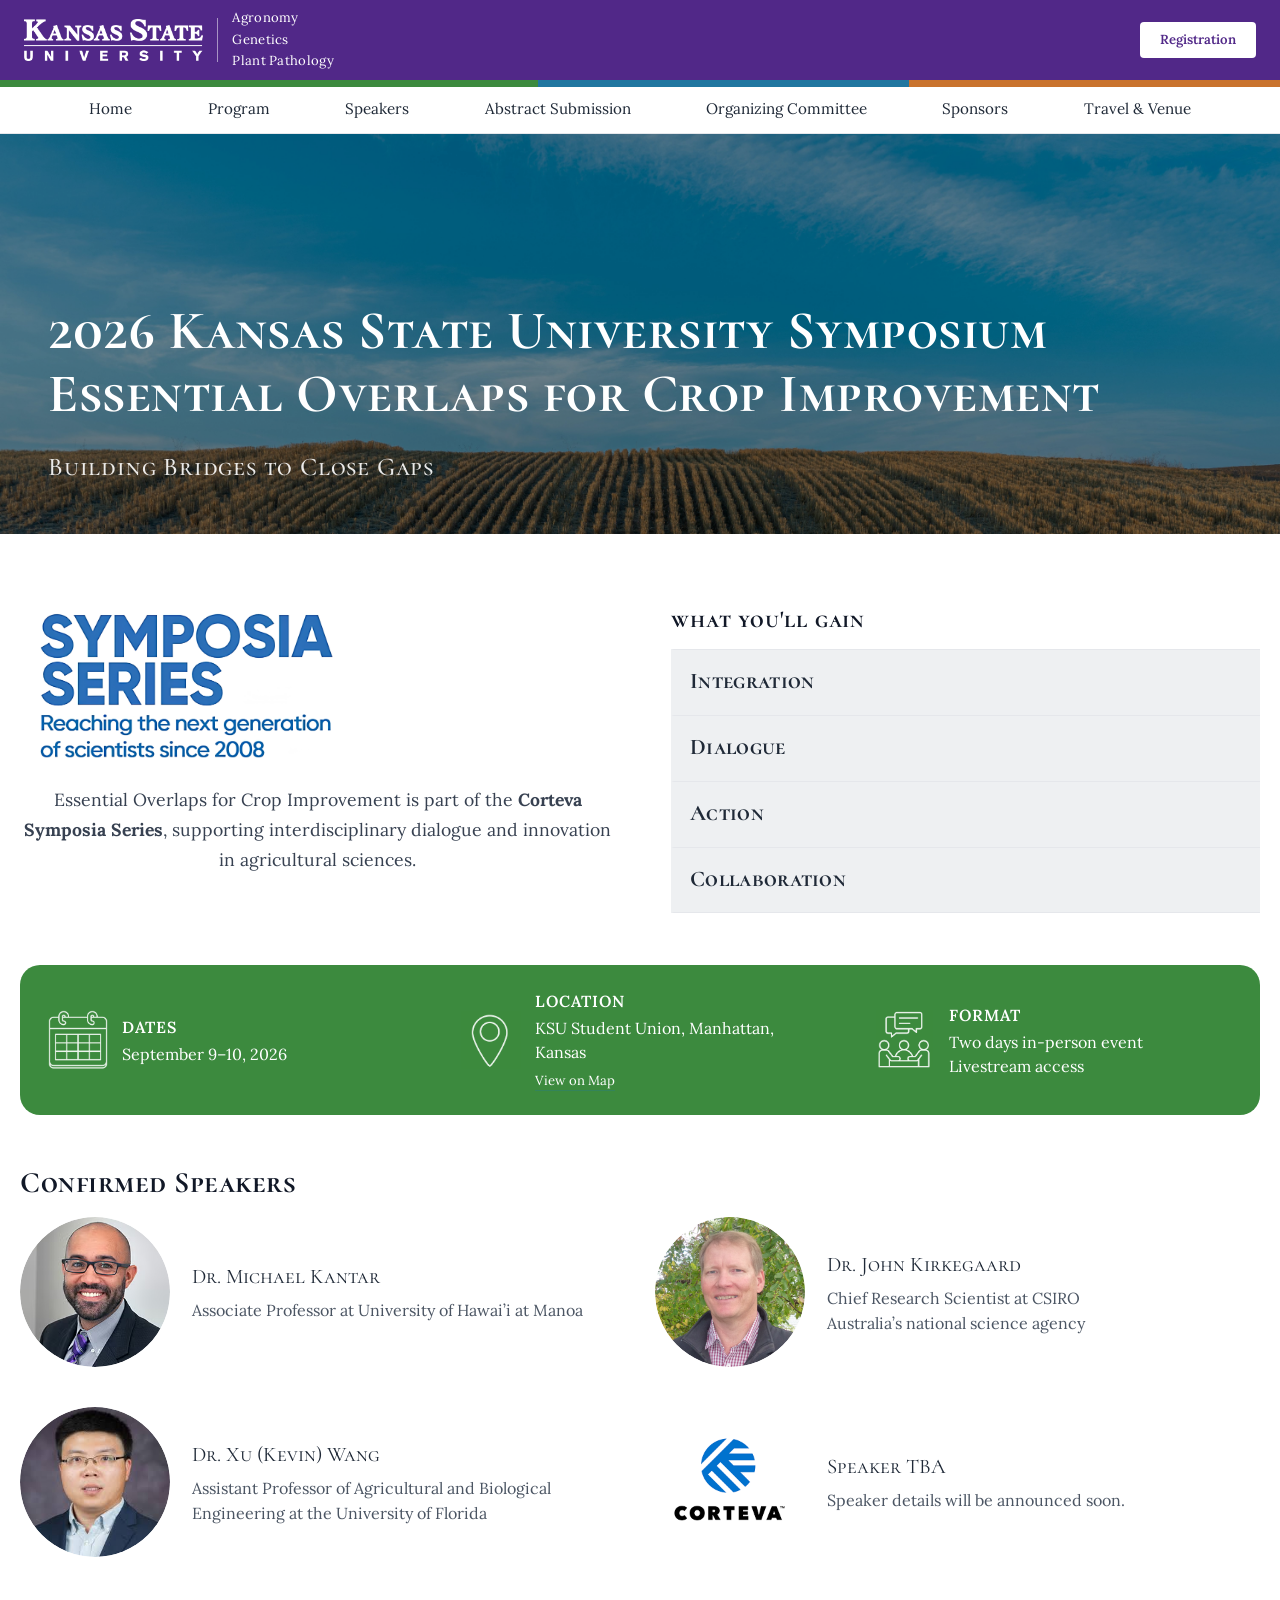
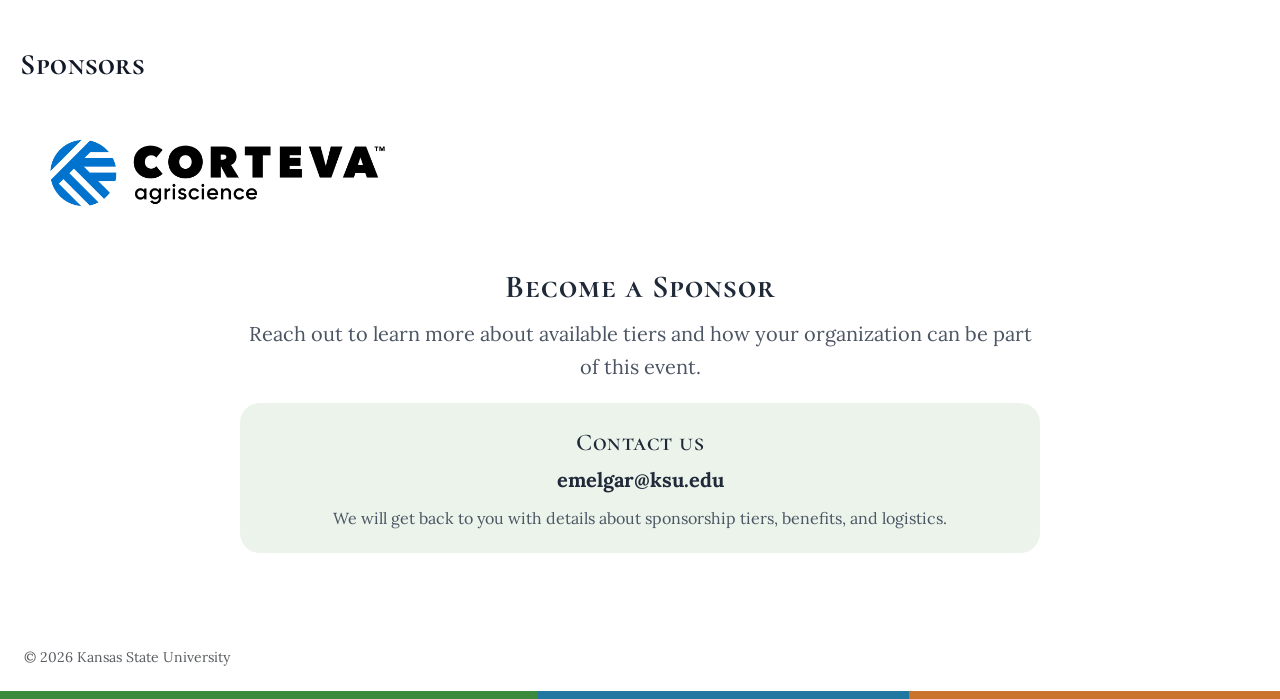
==== commit 3378f0ad: "v2" ====
--- a/index.html
+++ b/index.html
@@ -56,7 +56,9 @@
        ========================================================= -->
   <nav class="desktop-nav d-none d-lg-flex" aria-label="Main navigation">
     <div class="desktop-nav__inner">
+      <a class="desktop-nav__link" href="index.html">Home</a>
       <a class="desktop-nav__link" href="program.html">Program</a>
+      <a class="desktop-nav__link" href="speakers.html">Speakers</a>
       <a class="desktop-nav__link" href="submissions.html">Abstract Submission</a>
       <a class="desktop-nav__link" href="committee.html">Organizing Committee</a>
       <a class="desktop-nav__link" href="sponsors.html">Sponsors</a>
@@ -89,7 +91,9 @@
 
     <div class="collapse" id="mobileMenu">
       <div class="bg-dark px-3 pb-3">
+        <a class="mobile-link" href="index.html">Home</a>
         <a class="mobile-link" href="program.html">Program</a>
+        <a class="mobile-link" href="speakers.html">Speakers</a>
         <a class="mobile-link" href="submissions.html">Abstract Submission</a>
         <a class="mobile-link" href="committee.html">Organizing Committee</a>
         <a class="mobile-link" href="sponsors.html">Sponsors</a>
--- a/css/styles.css
+++ b/css/styles.css
@@ -1237,7 +1237,35 @@
   padding-bottom: 80px;
 }
 
-/* Group photo */
+/* Page title */
+.comm-page-title-section {
+  text-align: center;
+  padding: 52px 0 44px;
+}
+
+.comm-page-title {
+  font-family: "Cormorant SC", serif;
+  font-weight: 700;
+  font-size: clamp(2.4rem, 4.5vw, 3.4rem);
+  color: #111827;
+  margin: 0 0 16px;
+  letter-spacing: 0.5px;
+}
+
+.comm-title-stripe {
+  width: 180px;
+  height: 5px;
+  margin: 0 auto;
+  background: linear-gradient(
+    to right,
+    #7bb347 0%, #7bb347 33.33%,
+    #25728c 33.33%, #25728c 66.66%,
+    #d99541 66.66%, #d99541 100%
+  );
+  border-radius: 3px;
+}
+
+/* Group photo (closing block) */
 .comm-photo {
   width: 100%;
   display: block;
@@ -1253,11 +1281,12 @@
   color: var(--muted);
   margin: 10px 0 0;
   font-style: italic;
-}
-
-/* Content wrapper below the photo */
+  text-align: center;
+}
+
+/* Content wrapper */
 .comm-content {
-  padding-top: 44px;
+  padding-top: 0;
 }
 
 /* Section titles */
@@ -1281,11 +1310,10 @@
   display: flex;
   align-items: center;
   gap: 20px;
-  background: #f9fafb;
-  border: 1px solid var(--border);
-  border-radius: 8px;
   padding: 20px 24px;
   max-width: 520px;
+  margin-left: auto;
+  margin-right: auto;
 }
 
 .comm-advisor-card__photo-wrap {
@@ -1293,12 +1321,11 @@
 }
 
 .comm-advisor-card__img {
-  width: 68px;
-  height: 68px;
+  width: 150px;
+  height: 150px;
   border-radius: 50%;
-  object-fit: contain;
-  background: #e5e7eb;
-  padding: 8px;
+  object-fit: cover;
+  object-position: center 20%;
   display: block;
 }
 
@@ -1334,126 +1361,100 @@
   line-height: 1.4;
 }
 
-/* Chairs section */
-.comm-chairs-section {
+/* Chairs and Support sections */
+.comm-chairs-section,
+.comm-support-section {
   margin-bottom: 56px;
 }
 
-/* Chair card */
-.comm-chair-card {
-  display: flex;
-  position: relative;
-  background: #ffffff;
-  border: 1px solid var(--border);
-  border-radius: 8px;
-  margin-bottom: 16px;
-  overflow: hidden;
-  transition: box-shadow 0.2s ease;
-}
-
-.comm-chair-card:hover {
-  box-shadow: 0 4px 20px rgba(0, 0, 0, 0.07);
-}
-
-.comm-chair-card__bar {
-  width: 5px;
+/* Horizontal card grid — 2 cols */
+.comm-hcard-grid {
+  display: grid;
+  grid-template-columns: repeat(2, 1fr);
+  gap: 16px;
+}
+
+@media (max-width: 767px) {
+  .comm-hcard-grid {
+    grid-template-columns: 1fr;
+  }
+}
+
+/* Horizontal card (Chair / Support) */
+.comm-hcard {
+  display: flex;
+  align-items: center;
+  gap: 18px;
+  padding: 18px 20px;
+}
+
+.comm-hcard-grid .comm-hcard:nth-child(odd) {
+  border-right: 1px solid #e0e0e0;
+}
+
+.comm-hcard__photo-wrap {
   flex-shrink: 0;
-  align-self: stretch;
-}
-
-.comm-chair-card--agronomy  .comm-chair-card__bar { background: var(--c-agronomy); }
-.comm-chair-card--genetics  .comm-chair-card__bar { background: var(--c-genetics); }
-.comm-chair-card--pathology .comm-chair-card__bar { background: var(--c-pathology); }
-
-.comm-chair-card__photo-wrap {
-  flex-shrink: 0;
-  padding: 20px 16px 20px 20px;
-  display: flex;
-  align-items: center;
-}
-
-.comm-chair-card__img {
-  width: 88px;
-  height: 88px;
+}
+
+.comm-hcard__img {
+  width: 150px;
+  height: 150px;
   border-radius: 50%;
   object-fit: cover;
+  object-position: center 1%;
   display: block;
 }
 
-.comm-chair-card__img--placeholder {
+.comm-hcard__img--placeholder {
   object-fit: contain;
   background: #f3f4f6;
-  padding: 8px;
-}
-
-.comm-chair-card__body {
+  padding: 12px;
+}
+
+.comm-hcard__body {
   flex: 1;
-  padding: 20px 24px 20px 8px;
   min-width: 0;
   display: flex;
   flex-direction: column;
-  justify-content: center;
   gap: 5px;
 }
 
-.comm-chair-card__name {
+.comm-hcard__name {
   font-family: "Cormorant SC", serif;
   font-weight: 600;
-  font-size: clamp(1.05rem, 1.8vw, 1.35rem);
+  font-size: clamp(1.2rem, 1.8vw, 1.5rem);
   color: #111827;
   letter-spacing: 0.3px;
   line-height: 1.2;
   margin: 0;
 }
 
-.comm-chair-card__program {
-  font-family: "Montserrat", sans-serif;
-  font-weight: 500;
-  font-size: 0.82rem;
+.comm-hcard__role {
+  font-family: "Montserrat", sans-serif;
+  font-weight: 400;
+  font-size: 0.9rem;
   color: var(--muted);
   margin: 0;
 }
 
-.comm-chair-card__committee {
+.comm-hcard__committee {
   font-family: "Montserrat", sans-serif;
   font-weight: 400;
-  font-size: 0.78rem;
-  color: var(--muted);
-  margin: 0;
-}
-
-.comm-committee-label {
-  text-transform: uppercase;
-  font-size: 0.68rem;
-  letter-spacing: 0.6px;
-  font-weight: 600;
-}
-
-/* Volunteers section */
-.comm-subsection {
-  margin-bottom: 44px;
-}
-
-.comm-subsection__title {
-  font-family: "Cormorant SC", serif;
-  font-weight: 500;
-  font-size: 1.25rem;
-  color: #374151;
-  margin: 0 0 18px;
-  letter-spacing: 0.3px;
-  padding-bottom: 8px;
-  border-bottom: 1px solid var(--border);
-}
-
-/* Volunteer grid — 4 cols default, scales down */
+  font-size: 0.9rem;
+  color: var(--muted);
+  margin: 6px 0 0;
+}
+
+/* Volunteer section */
+.comm-vol-section {
+  margin-bottom: 56px;
+}
+
+/* Volunteer grid — 3 cols */
 .comm-vol-grid {
   display: grid;
-  grid-template-columns: repeat(4, 1fr);
+  grid-template-columns: repeat(3, 1fr);
   gap: 18px;
-}
-
-@media (max-width: 1199px) {
-  .comm-vol-grid { grid-template-columns: repeat(3, 1fr); }
 }
 
 @media (max-width: 991px) {
@@ -1471,14 +1472,10 @@
   align-items: center;
   text-align: center;
   padding: 20px 12px 16px;
-  border: 1px solid var(--border);
-  border-radius: 8px;
-  background: #ffffff;
-  transition: box-shadow 0.2s ease;
-}
-
-.comm-vol-card:hover {
-  box-shadow: 0 4px 16px rgba(0, 0, 0, 0.06);
+}
+
+.comm-vol-grid .comm-vol-card:not(:nth-child(3n)) {
+  border-right: 1px solid #e0e0e0;
 }
 
 .comm-vol-card__photo-wrap {
@@ -1486,10 +1483,11 @@
 }
 
 .comm-vol-card__img {
-  width: 80px;
-  height: 80px;
-  border-radius: 50%;
+  width: 150px;
+  height: 150px;
+  border-radius: 20%;
   object-fit: cover;
+  object-position: center 1%;
   display: block;
 }
 
@@ -1502,7 +1500,7 @@
 .comm-vol-card__name {
   font-family: "Montserrat", sans-serif;
   font-weight: 600;
-  font-size: 0.85rem;
+  font-size: 0.9rem;
   color: #111827;
   margin: 0 0 4px;
   line-height: 1.35;
@@ -1511,9 +1509,17 @@
 .comm-vol-card__program {
   font-family: "Montserrat", sans-serif;
   font-weight: 400;
-  font-size: 0.75rem;
+  font-size: 0.82rem;
   color: var(--muted);
   margin: 0;
+}
+
+.comm-vol-card__committee {
+  font-family: "Montserrat", sans-serif;
+  font-weight: 400;
+  font-size: 0.82rem;
+  color: var(--muted);
+  margin: 6px 0 0;
 }
 
 /* Social icons */
@@ -1531,22 +1537,20 @@
   display: inline-flex;
   align-items: center;
   justify-content: center;
-  width: 26px;
-  height: 26px;
-  color: #9ca3af;
+  width: 28px;
+  height: 28px;
   text-decoration: none;
   border-radius: 4px;
-  transition: color 0.15s, background 0.15s;
+  transition: opacity 0.15s;
 }
 
 .comm-social-icon:hover {
-  color: var(--text);
-  background: var(--border);
+  opacity: 0.7;
 }
 
 .comm-social-icon svg {
-  width: 14px;
-  height: 14px;
+  width: 20px;
+  height: 20px;
   display: block;
 }
 
@@ -1557,30 +1561,473 @@
   color: var(--muted);
 }
 
-/* Mobile: chair cards collapse to vertical */
+/* Mobile */
 @media (max-width: 767px) {
-  .comm-chair-card {
-    flex-direction: column;
-  }
-
-  .comm-chair-card__bar {
-    width: 100%;
-    height: 5px;
-    align-self: auto;
-  }
-
-  .comm-chair-card__photo-wrap {
-    padding: 20px 24px 8px;
-    justify-content: center;
-  }
-
-  .comm-chair-card__body {
-    padding: 4px 24px 20px;
-    align-items: center;
-    text-align: center;
-  }
-
   .comm-advisor-card {
     max-width: 100%;
   }
+}
+
+/* =========================================================
+   Sponsors page
+   ========================================================= */
+
+.sponsors-page {
+  padding-bottom: 80px;
+}
+
+.sponsors-page__subtitle {
+  font-family: "Montserrat", sans-serif;
+  font-size: 1rem;
+  color: var(--muted);
+  text-align: center;
+  margin: 20px 0 0;
+}
+
+.sponsors-divider {
+  border: none;
+  border-top: 1px solid #e0e0e0;
+  margin: 0;
+}
+
+/* Presenting Sponsor block */
+.sponsors-presenting {
+  text-align: center;
+  padding: 3rem 0;
+  display: flex;
+  flex-direction: column;
+  align-items: center;
+}
+
+.sponsors-tier-label {
+  font-family: "Montserrat", sans-serif;
+  font-size: 1rem;
+  font-weight: 600;
+  text-transform: uppercase;
+  letter-spacing: 1.2px;
+  color: var(--muted);
+  margin: 0 0 20px;
+}
+
+.sponsors-presenting__logo {
+  max-width: 320px;
+  width: 100%;
+  height: auto;
+  display: block;
+  margin: 0 auto;
+}
+
+.sponsors-presenting__name {
+  font-family: "Montserrat", sans-serif;
+  font-size: 1rem;
+  color: var(--muted);
+  margin: 16px 0 0;
+}
+
+/* Booklet CTA block */
+.sponsors-cta {
+  text-align: center;
+  padding: 3rem 0;
+  display: flex;
+  flex-direction: column;
+  align-items: center;
+}
+
+.sponsors-heading {
+  font-family: "Cormorant SC", serif;
+  font-weight: 500;
+  font-size: clamp(1.5rem, 2.5vw, 2rem);
+  color: #111827;
+  margin: 0 0 20px;
+  letter-spacing: 0.4px;
+}
+
+.sponsors-cta__body {
+  font-family: "Montserrat", sans-serif;
+  font-size: 0.95rem;
+  color: var(--muted);
+  line-height: 1.7;
+  max-width: 560px;
+  margin: 0 auto 28px;
+}
+
+.sponsors-cta__btn {
+  display: inline-block;
+  border: 2px solid #7bb347;
+  color: #7bb347;
+  background: transparent;
+  text-decoration: none;
+  padding: 0.65rem 2rem;
+  font-family: "Montserrat", sans-serif;
+  font-weight: 500;
+  font-size: 0.95rem;
+  letter-spacing: 0.05em;
+  border-radius: 4px;
+  transition: background 0.2s ease, color 0.2s ease;
+  margin-bottom: 20px;
+}
+
+.sponsors-cta__btn:hover {
+  background: #7bb347;
+  color: #ffffff;
+}
+
+.sponsors-cta__contact {
+  font-family: "Montserrat", sans-serif;
+  font-size: 0.85rem;
+  color: var(--muted);
+  margin: 0;
+}
+
+.sponsors-cta__email {
+  color: #25728c;
+  text-decoration: none;
+}
+
+.sponsors-cta__email:hover {
+  text-decoration: underline;
+}
+
+/* Our Sponsors placeholder block */
+.sponsors-grid-section {
+  text-align: center;
+  padding: 3rem 0;
+}
+
+.sponsors-placeholder {
+  font-family: "Montserrat", sans-serif;
+  font-size: 0.9rem;
+  color: var(--muted);
+  margin: 0;
+}
+
+/* =========================================================
+   Registration page
+   ========================================================= */
+
+.reg-page {
+  padding-bottom: 80px;
+}
+
+.reg-page__subtitle {
+  font-family: "Montserrat", sans-serif;
+  font-size: 1rem;
+  color: var(--muted);
+  text-align: center;
+  margin: 20px 0 0;
+}
+
+/* Form container */
+.reg-form,
+.reg-success {
+  max-width: 680px;
+  margin: 48px auto 0;
+}
+
+/* Field group */
+.reg-field {
+  display: flex;
+  flex-direction: column;
+  margin-bottom: 1.4rem;
+}
+
+/* Labels */
+.reg-label {
+  font-family: "Montserrat", sans-serif;
+  font-size: 0.875rem;
+  color: var(--muted);
+  letter-spacing: 0.03em;
+  margin-bottom: 0.3rem;
+}
+
+.reg-required {
+  color: #d99541;
+}
+
+/* Inputs, selects, textareas */
+.reg-input,
+.reg-select,
+.reg-textarea {
+  font-family: "Montserrat", sans-serif;
+  font-size: 0.95rem;
+  color: var(--text);
+  border: 1px solid #d0d0d0;
+  border-radius: 4px;
+  padding: 0.55rem 0.75rem;
+  width: 100%;
+  background: #ffffff;
+  appearance: none;
+  -webkit-appearance: none;
+  outline: none;
+  transition: border-color 0.15s, box-shadow 0.15s;
+}
+
+.reg-input:focus,
+.reg-select:focus,
+.reg-textarea:focus {
+  border-color: #25728c;
+  box-shadow: 0 0 0 2px rgba(37, 114, 140, 0.2);
+}
+
+.reg-textarea {
+  resize: vertical;
+}
+
+/* 3-column name row */
+.reg-row--name {
+  display: grid;
+  grid-template-columns: 120px 1fr 1fr;
+  gap: 12px;
+}
+
+@media (max-width: 575px) {
+  .reg-row--name {
+    grid-template-columns: 1fr;
+  }
+}
+
+/* Dietary checkboxes — 2-column grid */
+.reg-checkbox-grid {
+  display: grid;
+  grid-template-columns: 1fr 1fr;
+  gap: 0.5rem 1rem;
+  margin-top: 0.1rem;
+}
+
+@media (max-width: 400px) {
+  .reg-checkbox-grid {
+    grid-template-columns: 1fr;
+  }
+}
+
+.reg-checkbox-item {
+  font-family: "Montserrat", sans-serif;
+  font-size: 0.9rem;
+  color: var(--text);
+  display: flex;
+  align-items: center;
+  gap: 0.45rem;
+  cursor: pointer;
+}
+
+.reg-checkbox-item input[type="checkbox"] {
+  accent-color: #25728c;
+  width: 15px;
+  height: 15px;
+  flex-shrink: 0;
+  cursor: pointer;
+}
+
+/* Session note info box */
+.reg-session-note {
+  font-family: "Montserrat", sans-serif;
+  font-size: 0.88rem;
+  font-style: italic;
+  color: var(--muted);
+  background: #f5f5f5;
+  border-left: 3px solid #7bb347;
+  padding: 0.75rem 1rem;
+  border-radius: 0 4px 4px 0;
+  line-height: 1.6;
+}
+
+/* Submit button */
+.reg-submit {
+  display: block;
+  width: 100%;
+  border: 2px solid #25728c;
+  color: #25728c;
+  background: transparent;
+  padding: 0.75rem;
+  font-family: "Montserrat", sans-serif;
+  font-weight: 500;
+  font-size: 0.95rem;
+  letter-spacing: 0.05em;
+  border-radius: 4px;
+  cursor: pointer;
+  transition: background 0.2s ease, color 0.2s ease;
+  margin-top: 0.5rem;
+}
+
+.reg-submit:hover {
+  background: #25728c;
+  color: #ffffff;
+}
+
+/* Success message */
+.reg-success__accent {
+  height: 3px;
+  background: #7bb347;
+  border-radius: 2px;
+  margin-bottom: 28px;
+}
+
+.reg-success__title {
+  font-family: "Cormorant SC", serif;
+  font-weight: 600;
+  font-size: clamp(1.8rem, 3vw, 2.4rem);
+  color: #111827;
+  margin: 0 0 16px;
+  letter-spacing: 0.4px;
+}
+
+.reg-success__body {
+  font-family: "Montserrat", sans-serif;
+  font-size: 1rem;
+  color: var(--muted);
+  line-height: 1.7;
+  margin: 0;
+}
+
+/* =========================================================
+   Abstract Submission page  (submissions.html)
+   ========================================================= */
+
+.sub-page {
+  padding-bottom: 80px;
+}
+
+/* Specs info box */
+.sub-specs-box {
+  max-width: 680px;
+  margin: 0 auto 36px;
+  padding: 0.85rem 1.1rem;
+  background: #f5f5f5;
+  border-left: 3px solid #d99541;
+  border-radius: 2px;
+  font-family: "Montserrat", sans-serif;
+  font-size: 0.9rem;
+  color: var(--muted);
+  line-height: 1.5;
+}
+
+/* Form sections */
+.sub-section {
+  max-width: 680px;
+  margin: 0 auto 0;
+  padding: 32px 0 0;
+  border-top: 1px solid #e8e8e8;
+}
+
+.sub-section:first-of-type {
+  border-top: none;
+  padding-top: 0;
+}
+
+.sub-section-heading {
+  font-family: "Cormorant SC", serif;
+  font-weight: 500;
+  font-size: clamp(1.15rem, 2vw, 1.45rem);
+  color: #25728c;
+  margin: 0 0 20px;
+  letter-spacing: 0.3px;
+}
+
+/* Helper text */
+.sub-helper {
+  display: block;
+  font-family: "Montserrat", sans-serif;
+  font-size: 0.8rem;
+  color: #6b7280;
+  margin-top: 4px;
+}
+
+.sub-helper--above {
+  margin-top: 0;
+  margin-bottom: 8px;
+}
+
+/* Word counters */
+.sub-counter-row {
+  display: flex;
+  align-items: center;
+  gap: 16px;
+  margin-top: 6px;
+}
+
+.sub-counter {
+  font-family: "Montserrat", sans-serif;
+  font-size: 0.78rem;
+  color: #9ca3af;
+  display: block;
+  margin-top: 5px;
+}
+
+.sub-counter--warning {
+  color: #d97706;
+}
+
+.sub-counter--error {
+  color: #dc2626;
+  font-weight: 600;
+}
+
+.sub-error {
+  font-family: "Montserrat", sans-serif;
+  font-size: 0.8rem;
+  color: #dc2626;
+  line-height: 1.4;
+}
+
+/* Research theme radio grid */
+.sub-radio-grid {
+  display: grid;
+  grid-template-columns: repeat(2, 1fr);
+  gap: 10px 24px;
+  margin-top: 10px;
+}
+
+.sub-radio-item {
+  display: flex;
+  align-items: center;
+  gap: 8px;
+  font-family: "Montserrat", sans-serif;
+  font-size: 0.875rem;
+  color: var(--text);
+  cursor: pointer;
+}
+
+.sub-radio-item--wide {
+  grid-column: 1 / -1;
+}
+
+.sub-radio-item input[type="radio"] {
+  accent-color: #25728c;
+  width: 15px;
+  height: 15px;
+  flex-shrink: 0;
+}
+
+/* Consent checkboxes */
+.sub-consent-item {
+  display: flex;
+  align-items: flex-start;
+  gap: 10px;
+  font-family: "Montserrat", sans-serif;
+  font-size: 0.875rem;
+  color: var(--muted);
+  line-height: 1.55;
+  cursor: pointer;
+  margin-bottom: 14px;
+}
+
+.sub-consent-item:last-child {
+  margin-bottom: 0;
+}
+
+.sub-consent-item input[type="checkbox"] {
+  accent-color: #25728c;
+  width: 15px;
+  height: 15px;
+  flex-shrink: 0;
+  margin-top: 3px;
+}
+
+@media (max-width: 575px) {
+  .sub-radio-grid {
+    grid-template-columns: 1fr;
+  }
+  .sub-radio-item--wide {
+    grid-column: 1;
+  }
 }
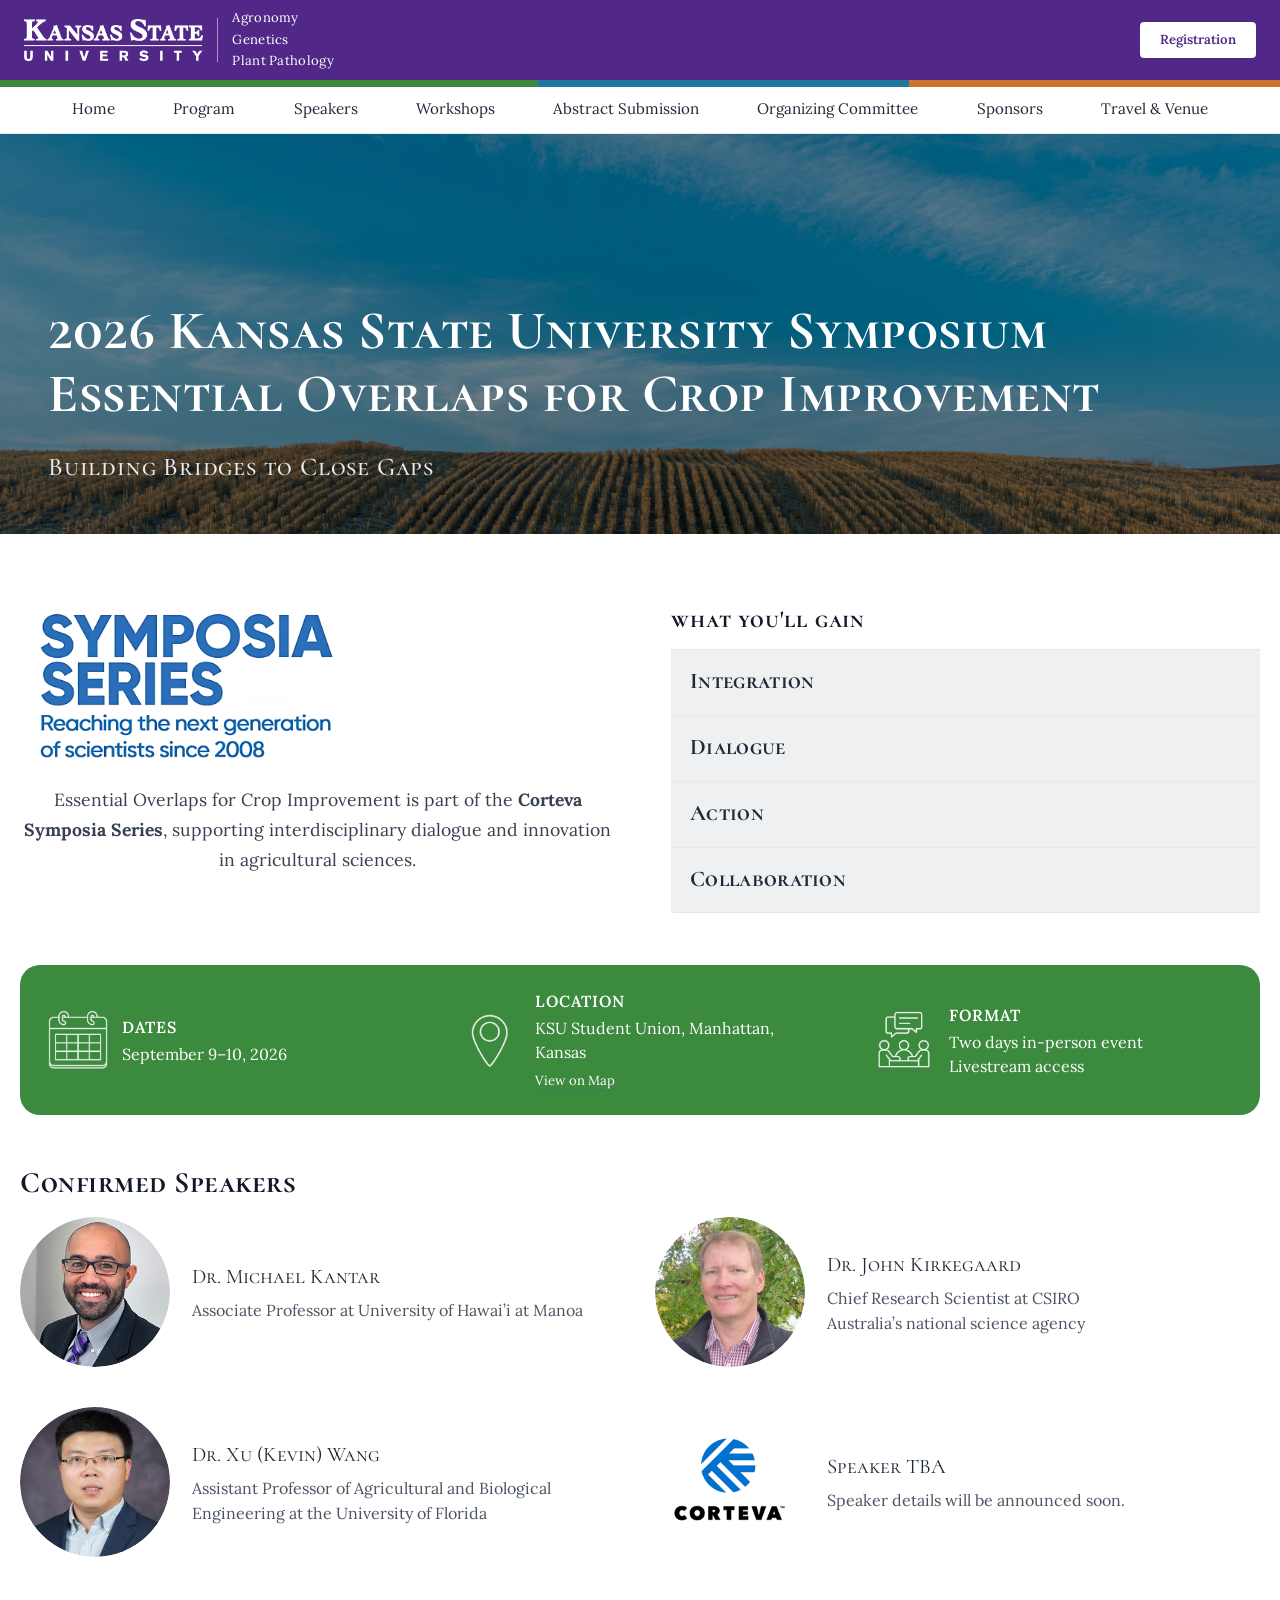
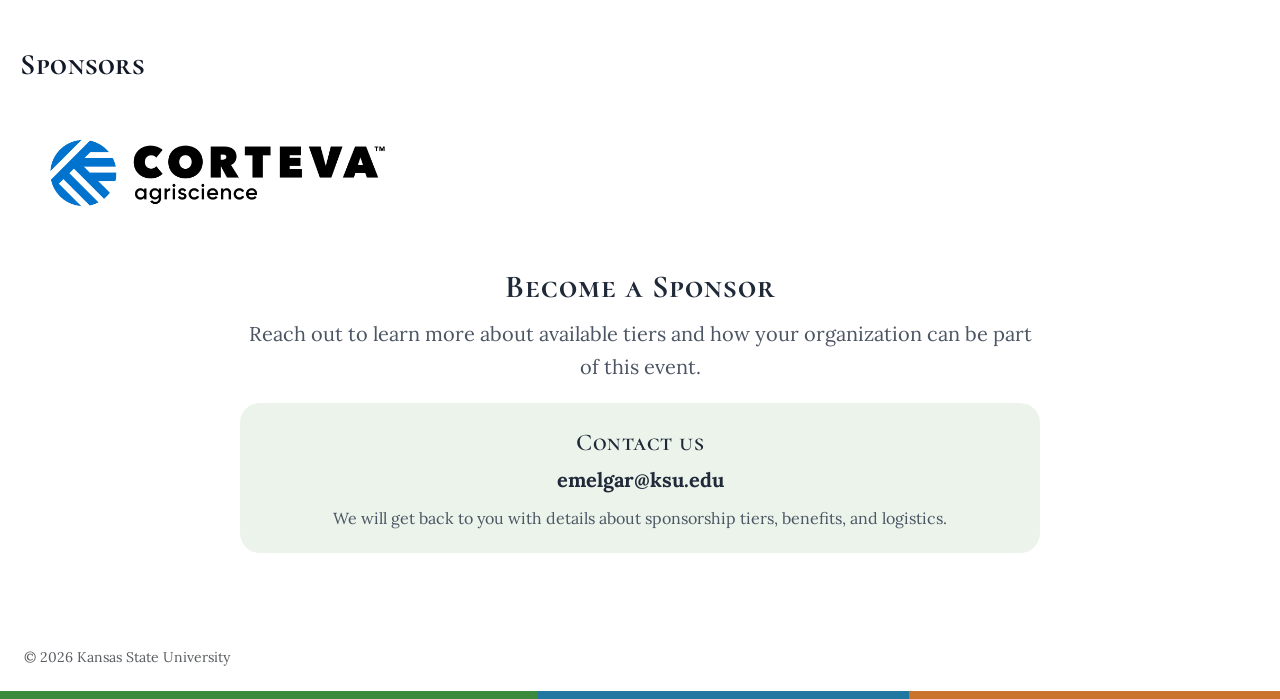
==== commit 01e9686e: "workshops" ====
--- a/index.html
+++ b/index.html
@@ -59,6 +59,7 @@
       <a class="desktop-nav__link" href="index.html">Home</a>
       <a class="desktop-nav__link" href="program.html">Program</a>
       <a class="desktop-nav__link" href="speakers.html">Speakers</a>
+      <a class="desktop-nav__link" href="workshops.html">Workshops</a>
       <a class="desktop-nav__link" href="submissions.html">Abstract Submission</a>
       <a class="desktop-nav__link" href="committee.html">Organizing Committee</a>
       <a class="desktop-nav__link" href="sponsors.html">Sponsors</a>
@@ -94,6 +95,7 @@
         <a class="mobile-link" href="index.html">Home</a>
         <a class="mobile-link" href="program.html">Program</a>
         <a class="mobile-link" href="speakers.html">Speakers</a>
+        <a class="mobile-link" href="workshops.html">Workshops</a>
         <a class="mobile-link" href="submissions.html">Abstract Submission</a>
         <a class="mobile-link" href="committee.html">Organizing Committee</a>
         <a class="mobile-link" href="sponsors.html">Sponsors</a>
--- a/css/styles.css
+++ b/css/styles.css
@@ -2030,4 +2030,105 @@
   .sub-radio-item--wide {
     grid-column: 1;
   }
+}
+
+.workshop-list {
+  font-family: "Montserrat", sans-serif;
+  font-size: 0.9rem;
+  color: #374151;
+  line-height: 1.7;
+  padding-left: 1.2rem;
+  margin-top: 0.5rem;
+  margin-bottom: 0.5rem;
+}
+
+/* Registration — workshop selection section */
+.reg-section-separator {
+  height: 1px;
+  background: #e0e0e0;
+  margin-bottom: 1rem;
+}
+
+.reg-section-title {
+  font-family: "Cormorant SC", serif;
+  font-weight: 500;
+  font-size: 1.25rem;
+  color: #25728c;
+  margin: 0 0 0.35rem;
+}
+
+.reg-section-subtitle {
+  font-family: "Montserrat", sans-serif;
+  font-size: 0.85rem;
+  font-style: italic;
+  color: var(--muted);
+  margin: 0 0 1.25rem;
+  line-height: 1.5;
+}
+
+.reg-workshop-session {
+  margin-bottom: 1.25rem;
+}
+
+.reg-workshop-session:last-child {
+  margin-bottom: 0;
+}
+
+.reg-attend-question {
+  font-family: "Montserrat", sans-serif;
+  font-size: 0.875rem;
+  color: var(--muted);
+  letter-spacing: 0.03em;
+  margin: 0.5rem 0 0.4rem;
+}
+
+.reg-attend-group {
+  display: flex;
+  gap: 1rem;
+}
+
+.reg-radio-item {
+  font-family: "Montserrat", sans-serif;
+  font-size: 0.9rem;
+  color: var(--text);
+  display: flex;
+  align-items: flex-start;
+  gap: 0.45rem;
+  cursor: pointer;
+  margin-bottom: 0.4rem;
+  line-height: 1.5;
+}
+
+.reg-radio-item input[type="radio"] {
+  accent-color: #25728c;
+  width: 15px;
+  height: 15px;
+  flex-shrink: 0;
+  cursor: pointer;
+  margin-top: 0.2rem;
+}
+
+.reg-workshop-options {
+  margin-top: 0.75rem;
+  padding-left: 0.25rem;
+}
+
+.reg-workshop-select-label {
+  font-family: "Montserrat", sans-serif;
+  font-size: 0.875rem;
+  color: var(--muted);
+  letter-spacing: 0.03em;
+  margin-bottom: 0.5rem;
+}
+
+.reg-workshop-link {
+  font-size: 0.78rem;
+  color: #25728c;
+  margin-left: 0.5rem;
+  text-decoration: none;
+  white-space: nowrap;
+}
+
+.reg-workshop-link:hover {
+  text-decoration: underline;
 }
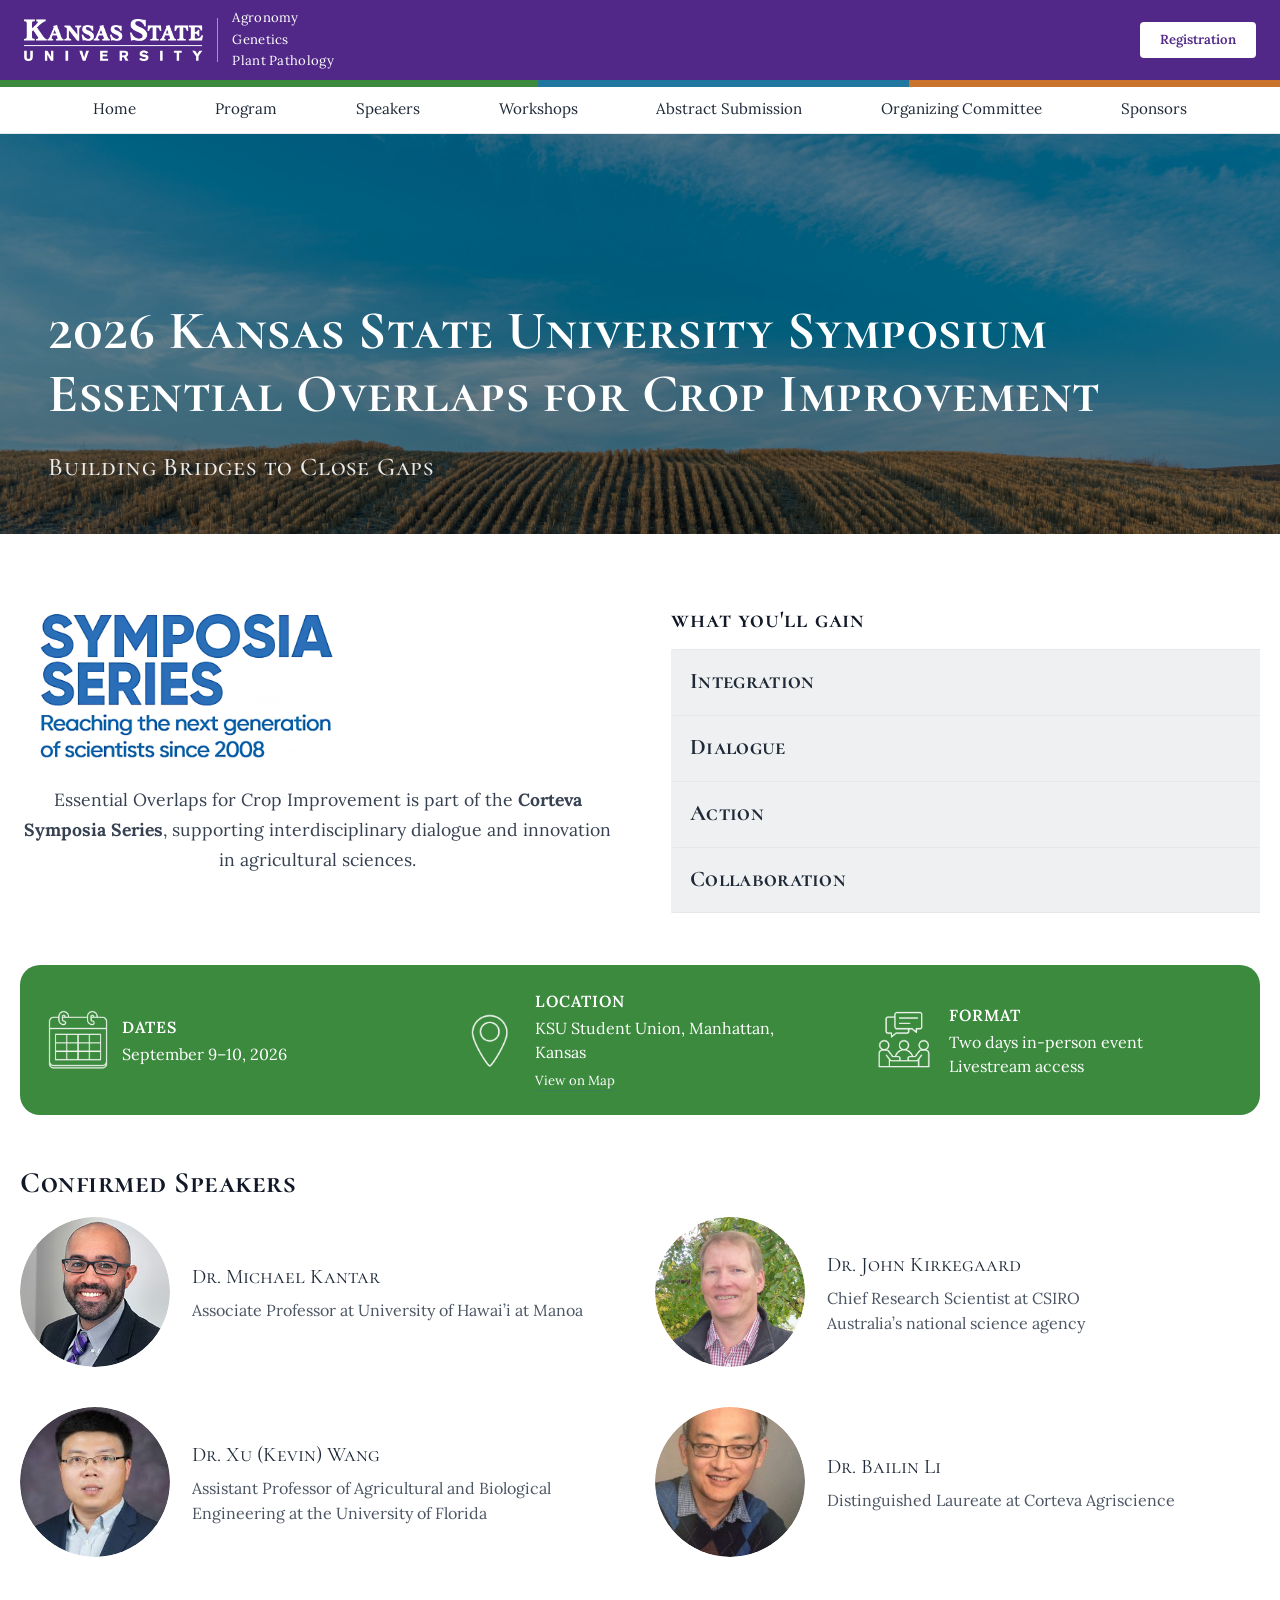
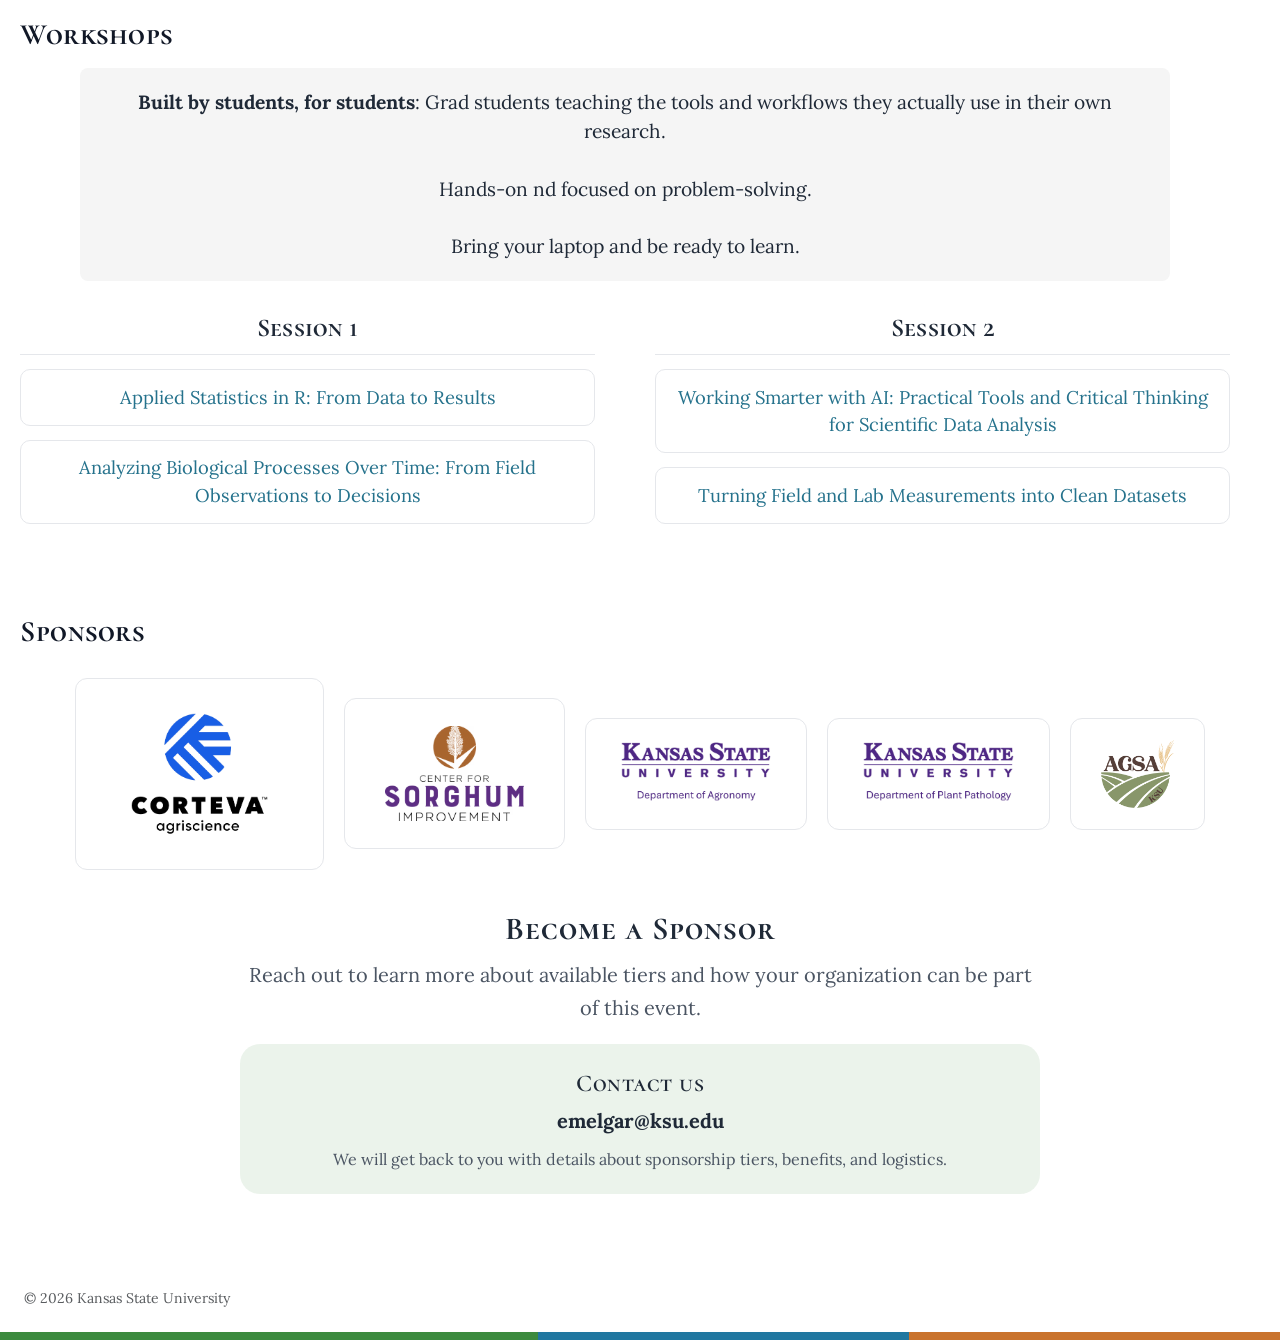
==== commit deded59b: "Update workshops, sponsors, and index pages" ====
--- a/index.html
+++ b/index.html
@@ -63,7 +63,6 @@
       <a class="desktop-nav__link" href="submissions.html">Abstract Submission</a>
       <a class="desktop-nav__link" href="committee.html">Organizing Committee</a>
       <a class="desktop-nav__link" href="sponsors.html">Sponsors</a>
-      <a class="desktop-nav__link" href="travel.html">Travel &amp; Venue</a>
     </div>
   </nav>
 
@@ -99,7 +98,6 @@
         <a class="mobile-link" href="submissions.html">Abstract Submission</a>
         <a class="mobile-link" href="committee.html">Organizing Committee</a>
         <a class="mobile-link" href="sponsors.html">Sponsors</a>
-        <a class="mobile-link" href="travel.html">Travel &amp; Venue</a>
       </div>
     </div>
   </nav>
@@ -243,14 +241,42 @@
 
           <div class="speaker">
             <div class="speaker-img-wrapper">
-              <img class="speaker-img" src="assets/img/corteva.png" alt="Speaker TBA">
+              <img class="speaker-img" src="assets/img/photos/dr_Li.jpg" alt="Dr. Bailin Li">
             </div>
             <div class="speaker-text">
-              <a class="speaker-name" href="speakers.html">Speaker TBA</a>
-              <p class="speaker-info">Speaker details will be announced soon.</p>
-            </div>
-          </div>
-
+              <a class="speaker-name" href="speakers.html#bailin-li">Dr. Bailin Li</a>
+              <p class="speaker-info">Distinguished Laureate at Corteva Agriscience</p>
+            </div>
+          </div>
+
+        </div>
+      </div>
+    </section>
+
+    <section class="home-workshops">
+      <div class="home-workshops__inner page-container">
+        <h2 class="home-workshops__title">Workshops</h2>
+        <p class="home-workshops__intro">
+          <strong> Built by students, for students</strong>: Grad students teaching the tools and workflows they actually use in their own research.<br><br>
+           Hands-on nd focused on problem-solving. <br><br> Bring your laptop and be ready to learn.
+        </p>
+
+        <div class="home-workshops__columns">
+          <div class="home-workshops__col">
+            <h3 class="home-workshops__col-title">Session 1</h3>
+            <ul class="home-workshops__list">
+              <li><a href="workshops.html#workshop-stats">Applied Statistics in R: From Data to Results</a></li>
+              <li><a href="workshops.html#workshop-bio">Analyzing Biological Processes Over Time: From Field Observations to Decisions</a></li>
+            </ul>
+          </div>
+
+          <div class="home-workshops__col">
+            <h3 class="home-workshops__col-title">Session 2</h3>
+            <ul class="home-workshops__list">
+              <li><a href="workshops.html#workshop-ai">Working Smarter with AI: Practical Tools and Critical Thinking for Scientific Data Analysis</a></li>
+              <li><a href="workshops.html#workshop-data">Turning Field and Lab Measurements into Clean Datasets</a></li>
+            </ul>
+          </div>
         </div>
       </div>
     </section>
@@ -260,9 +286,21 @@
 
         <h2 class="home-sponsors__title">Sponsors</h2>
 
-        <div class="sponsors-logos">
-          <div class="sponsor-cell">
-            <img src="assets/img/logo_corteva.png" alt="Corteva">
+        <div class="home-sponsors__logos">
+          <div class="home-sponsors__logo-cell home-sponsors__logo-cell--platinum">
+            <img src="assets/img/corteva.png" alt="Corteva">
+          </div>
+          <div class="home-sponsors__logo-cell home-sponsors__logo-cell--silver">
+            <img src="assets/img/logo_Sorghum.png" alt="Center for Sorghum Improvement">
+          </div>
+          <div class="home-sponsors__logo-cell home-sponsors__logo-cell--bronze">
+            <img src="assets/img/logo_deptAgro.jpg" alt="Department of Agronomy">
+          </div>
+          <div class="home-sponsors__logo-cell home-sponsors__logo-cell--bronze">
+            <img src="assets/img/logo_dptPP.jpg" alt="Department of Plant Pathology">
+          </div>
+          <div class="home-sponsors__logo-cell home-sponsors__logo-cell--bronze">
+            <img src="assets/img/logo_agsa2.png" alt="Agronomy Graduate Student Association (AGSA)">
           </div>
         </div>
 
--- a/css/styles.css
+++ b/css/styles.css
@@ -851,18 +851,16 @@
 }
 
 /* =========================================================
-   Home — Sponsors
-   Structured grid with tiered rows
-   ========================================================= */
-
-.home-sponsors{
-  padding: 60px 0 70px 0;
+   Home — Workshops teaser
+   ========================================================= */
+
+.home-workshops{
+  padding: 30px 30px;
   background: #FFFFFF;
 }
 
-
-.home-sponsors__title{
-  margin: 0 0 36px 0;
+.home-workshops__title{
+  margin: 0 0 16px 0;
   font-family: "Cormorant SC", serif;
   font-weight: 700;
   font-size: 1.85rem;
@@ -870,29 +868,148 @@
   color: #111827;
 }
 
-/* Logos row — flex, left-aligned, wraps naturally */
-.sponsors-logos{
+.home-workshops__intro{
+  font-family: "Lora", serif;
+  font-weight: 400;
+  font-size: 1.2rem;
+  line-height: 1.3
+  color: var(--text);
+  text-align: center;
+  max-width: 1090px;
+  margin: 0 auto 32px;
+  background: #f5f5f5;
+  border-radius: 8px;
+  padding: 1.25rem 1.75rem;
+}
+
+.home-workshops__columns{
+  display: grid;
+  grid-template-columns: repeat(2, 1fr);
+  gap: 40px 60px;
+}
+
+.home-workshops__col-title{
+  font-family: "Cormorant SC", serif;
+  font-weight: 700;
+  font-size: 1.6rem;
+  letter-spacing: 0.3px;
+  color: var(--text);
+  margin: 0 0 14px;
+  padding-bottom: 10px;
+  border-bottom: 1px solid var(--border);
+  text-align: center;
+}
+
+.home-workshops__list{
+  list-style: none;
+  margin: 0;
+  padding: 0;
+  display: flex;
+  flex-direction: column;
+  gap: 14px;
+}
+
+.home-workshops__list li{
+  background: #FFFFFF;
+  border: 1px solid var(--border);
+  border-radius: 10px;
+  transition: border-color 0.2s ease, background 0.2s ease;
+}
+
+.home-workshops__list li:hover{
+  border-color: #25728c;
+  background: #f5f9fa;
+}
+
+.home-workshops__list a{
+  display: block;
+  text-align: center;
+  padding: 0.85rem 1.1rem;
+  font-family: "Lora", serif;
+  font-size: 1.15rem;
+  line-height: 1.5;
+  color: #25728c;
+  text-decoration: none;
+}
+
+.home-workshops__list a:hover{
+  text-decoration: underline;
+}
+
+@media (max-width: 768px){
+  .home-workshops__columns{
+    grid-template-columns: 1fr;
+    gap: 28px;
+  }
+}
+
+/* =========================================================
+   Home — Sponsors
+   Compact single-row summary (full tiered showcase lives on sponsors.html)
+   ========================================================= */
+
+.home-sponsors{
+  padding: 60px 0 70px 0;
+  background: #FFFFFF;
+}
+
+
+.home-sponsors__title{
+  margin: 0 0 28px 0;
+  font-family: "Cormorant SC", serif;
+  font-weight: 700;
+  font-size: 1.85rem;
+  letter-spacing: 0.5px;
+  color: #111827;
+}
+
+.home-sponsors__logos{
   display: flex;
   flex-wrap: wrap;
-  gap: 24px;
-  margin-bottom: 8px;
-}
-
-/* Sponsor cell */
-.sponsor-cell{
-  background: #FFFFFF;
-  border-radius: 12px;
-  padding: 20px 28px;
-  display: flex;
   align-items: center;
   justify-content: center;
-}
-
-/* Image inside cell */
-.sponsor-cell img{
+  gap: 20px;
+  margin-bottom: 2.5rem;
+}
+
+.home-sponsors__logo-cell{
+  background: #FFFFFF;
+  border: 1px solid var(--border);
+  border-radius: 12px;
+  display: flex;
+  align-items: center;
+  justify-content: center;
+}
+
+.home-sponsors__logo-cell img{
   max-width: 100%;
-  max-height: 70px;
+  height: auto;
   object-fit: contain;
+  display: block;
+}
+
+.home-sponsors__logo-cell--platinum{
+  padding: 34px 55px;
+}
+
+.home-sponsors__logo-cell--platinum img{
+  max-height: 122px;
+}
+
+.home-sponsors__logo-cell--silver{
+  padding: 27px 40px;
+}
+
+.home-sponsors__logo-cell--silver img{
+  max-height: 95px;
+}
+
+.home-sponsors__logo-cell--bronze{
+  padding: 21px 30px;
+}
+
+.home-sponsors__logo-cell--bronze img{
+  max-height: 68px;
 }
 
 /* =========================================================
@@ -968,6 +1085,7 @@
   .home-event,
   .home-why,
   .home-speakers,
+  .home-workshops,
   .home-sponsors,
   .home-series{
     padding-left: 0;
@@ -1590,15 +1708,6 @@
   margin: 0;
 }
 
-/* Presenting Sponsor block */
-.sponsors-presenting {
-  text-align: center;
-  padding: 3rem 0;
-  display: flex;
-  flex-direction: column;
-  align-items: center;
-}
-
 .sponsors-tier-label {
   font-family: "Montserrat", sans-serif;
   font-size: 1rem;
@@ -1607,21 +1716,6 @@
   letter-spacing: 1.2px;
   color: var(--muted);
   margin: 0 0 20px;
-}
-
-.sponsors-presenting__logo {
-  max-width: 320px;
-  width: 100%;
-  height: auto;
-  display: block;
-  margin: 0 auto;
-}
-
-.sponsors-presenting__name {
-  font-family: "Montserrat", sans-serif;
-  font-size: 1rem;
-  color: var(--muted);
-  margin: 16px 0 0;
 }
 
 /* Booklet CTA block */
@@ -1699,6 +1793,102 @@
   font-size: 0.9rem;
   color: var(--muted);
   margin: 0;
+}
+
+/* =========================================================
+   Sponsor tiers (shared — Sponsors page + Home page)
+   ========================================================= */
+
+.sponsor-tiers {
+  display: flex;
+  flex-direction: column;
+  align-items: center;
+  gap: 3rem;
+  margin-top: 1.5rem;
+}
+
+.sponsor-tier {
+  width: 100%;
+  text-align: center;
+}
+
+.sponsor-tier__logos {
+  display: flex;
+  flex-wrap: wrap;
+  justify-content: center;
+  align-items: center;
+  gap: 24px;
+}
+
+.sponsor-tier__cell {
+  background: #FFFFFF;
+  border: 1px solid var(--border);
+  border-radius: 12px;
+  display: flex;
+  align-items: center;
+  justify-content: center;
+}
+
+.sponsor-tier__cell img {
+  max-width: 100%;
+  height: auto;
+  object-fit: contain;
+  display: block;
+}
+
+.sponsor-tier--platinum .sponsor-tier__cell {
+  padding: 40px 56px;
+}
+
+.sponsor-tier--platinum .sponsor-tier__cell img {
+  max-height: 160px;
+}
+
+.sponsor-tier--silver .sponsor-tier__cell {
+  padding: 32px 44px;
+}
+
+.sponsor-tier--silver .sponsor-tier__cell img {
+  max-height: 120px;
+}
+
+.sponsor-tier--bronze .sponsor-tier__cell {
+  padding: 24px 32px;
+}
+
+.sponsor-tier--bronze .sponsor-tier__cell img {
+  max-height: 90px;
+}
+
+/* Sponsors page — no inner heading above the tiers, so skip the extra top margin
+   (the section's own padding already provides top spacing) */
+.sponsors-page .sponsor-tiers {
+  margin-top: 0;
+}
+
+/* Sponsors page — boxes sized 50% larger than the shared home-page defaults */
+.sponsors-page .sponsor-tier--platinum .sponsor-tier__cell {
+  padding: 60px 84px;
+}
+
+.sponsors-page .sponsor-tier--platinum .sponsor-tier__cell img {
+  max-height: 240px;
+}
+
+.sponsors-page .sponsor-tier--silver .sponsor-tier__cell {
+  padding: 48px 66px;
+}
+
+.sponsors-page .sponsor-tier--silver .sponsor-tier__cell img {
+  max-height: 180px;
+}
+
+.sponsors-page .sponsor-tier--bronze .sponsor-tier__cell {
+  padding: 36px 48px;
+}
+
+.sponsors-page .sponsor-tier--bronze .sponsor-tier__cell img {
+  max-height: 135px;
 }
 
 /* =========================================================
@@ -1821,14 +2011,15 @@
 /* Session note info box */
 .reg-session-note {
   font-family: "Montserrat", sans-serif;
-  font-size: 0.88rem;
+  font-size: calc(0.88rem + 2pt);
   font-style: italic;
+  font-weight: 700;
   color: var(--muted);
   background: #f5f5f5;
-  border-left: 3px solid #7bb347;
   padding: 0.75rem 1rem;
-  border-radius: 0 4px 4px 0;
+  border-radius: 4px;
   line-height: 1.6;
+  margin-top: 1.25rem;
 }
 
 /* Submit button */
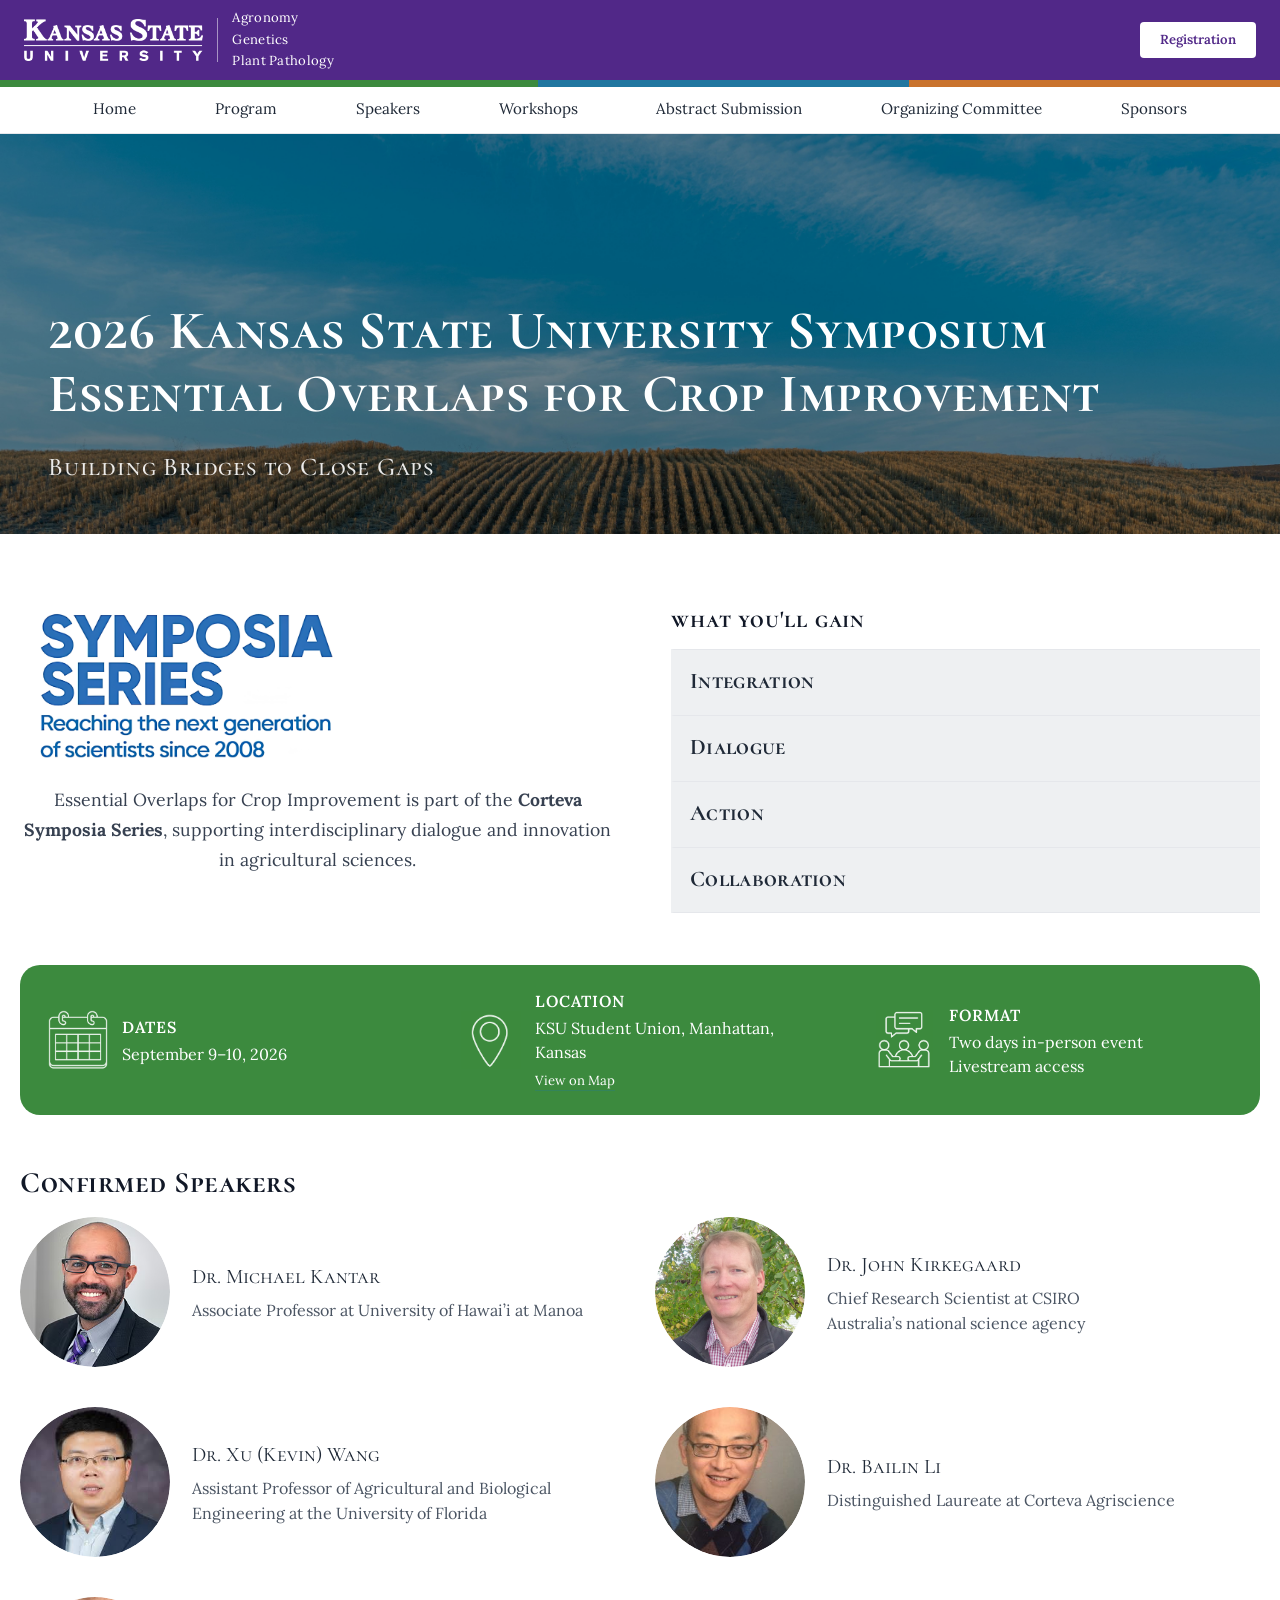
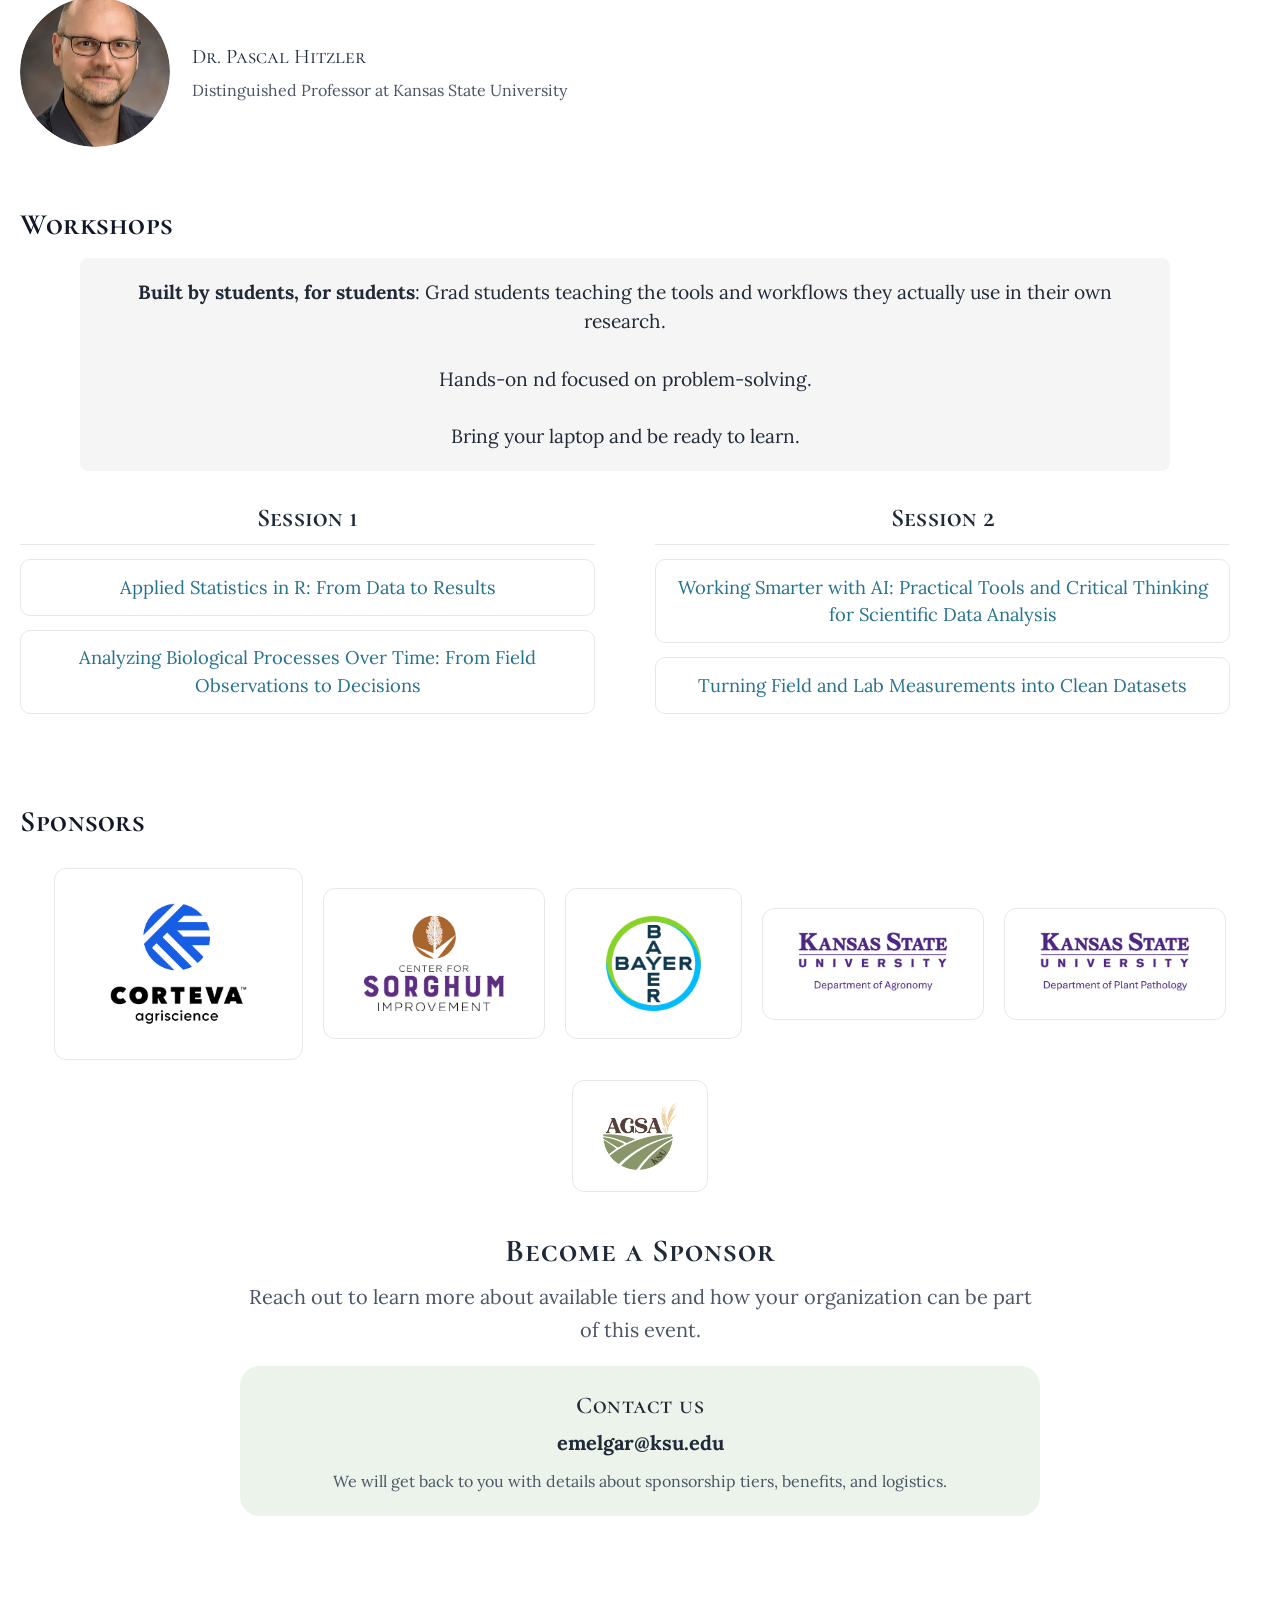
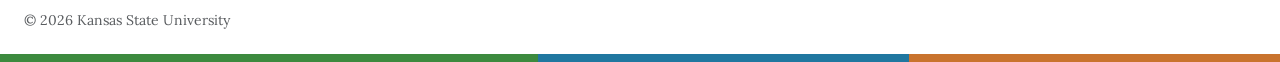
==== commit b7b7584b: "Update spearkers, sponors, photos" ====
--- a/index.html
+++ b/index.html
@@ -249,6 +249,16 @@
             </div>
           </div>
 
+          <div class="speaker">
+            <div class="speaker-img-wrapper">
+              <img class="speaker-img" src="assets/img/photos/hitzler-pascal.jpg" alt="Dr. Pascal Hitzler">
+            </div>
+            <div class="speaker-text">
+              <a class="speaker-name" href="speakers.html#pascal-hitzler">Dr. Pascal Hitzler</a>
+              <p class="speaker-info">Distinguished Professor at Kansas State University</p>
+            </div>
+          </div>
+
         </div>
       </div>
     </section>
@@ -292,6 +302,9 @@
           </div>
           <div class="home-sponsors__logo-cell home-sponsors__logo-cell--silver">
             <img src="assets/img/logo_Sorghum.png" alt="Center for Sorghum Improvement">
+          </div>
+          <div class="home-sponsors__logo-cell home-sponsors__logo-cell--silver">
+            <img src="assets/img/Logo_Bayer.jpg" alt="Bayer">
           </div>
           <div class="home-sponsors__logo-cell home-sponsors__logo-cell--bronze">
             <img src="assets/img/logo_deptAgro.jpg" alt="Department of Agronomy">
--- a/css/styles.css
+++ b/css/styles.css
@@ -2078,6 +2078,30 @@
   padding-bottom: 80px;
 }
 
+/* Submission deadline notice */
+.sub-deadline {
+  max-width: 680px;
+  margin: 0 auto 1.5rem;
+  text-align: center;
+}
+
+.sub-deadline__label {
+  display: block;
+  font-family: "Montserrat", sans-serif;
+  font-size: 0.8rem;
+  letter-spacing: 0.08em;
+  text-transform: uppercase;
+  color: var(--muted);
+}
+
+.sub-deadline__date {
+  display: block;
+  font-family: "Cormorant SC", serif;
+  font-weight: 600;
+  font-size: 1.6rem;
+  color: #d99541;
+}
+
 /* Specs info box */
 .sub-specs-box {
   max-width: 680px;
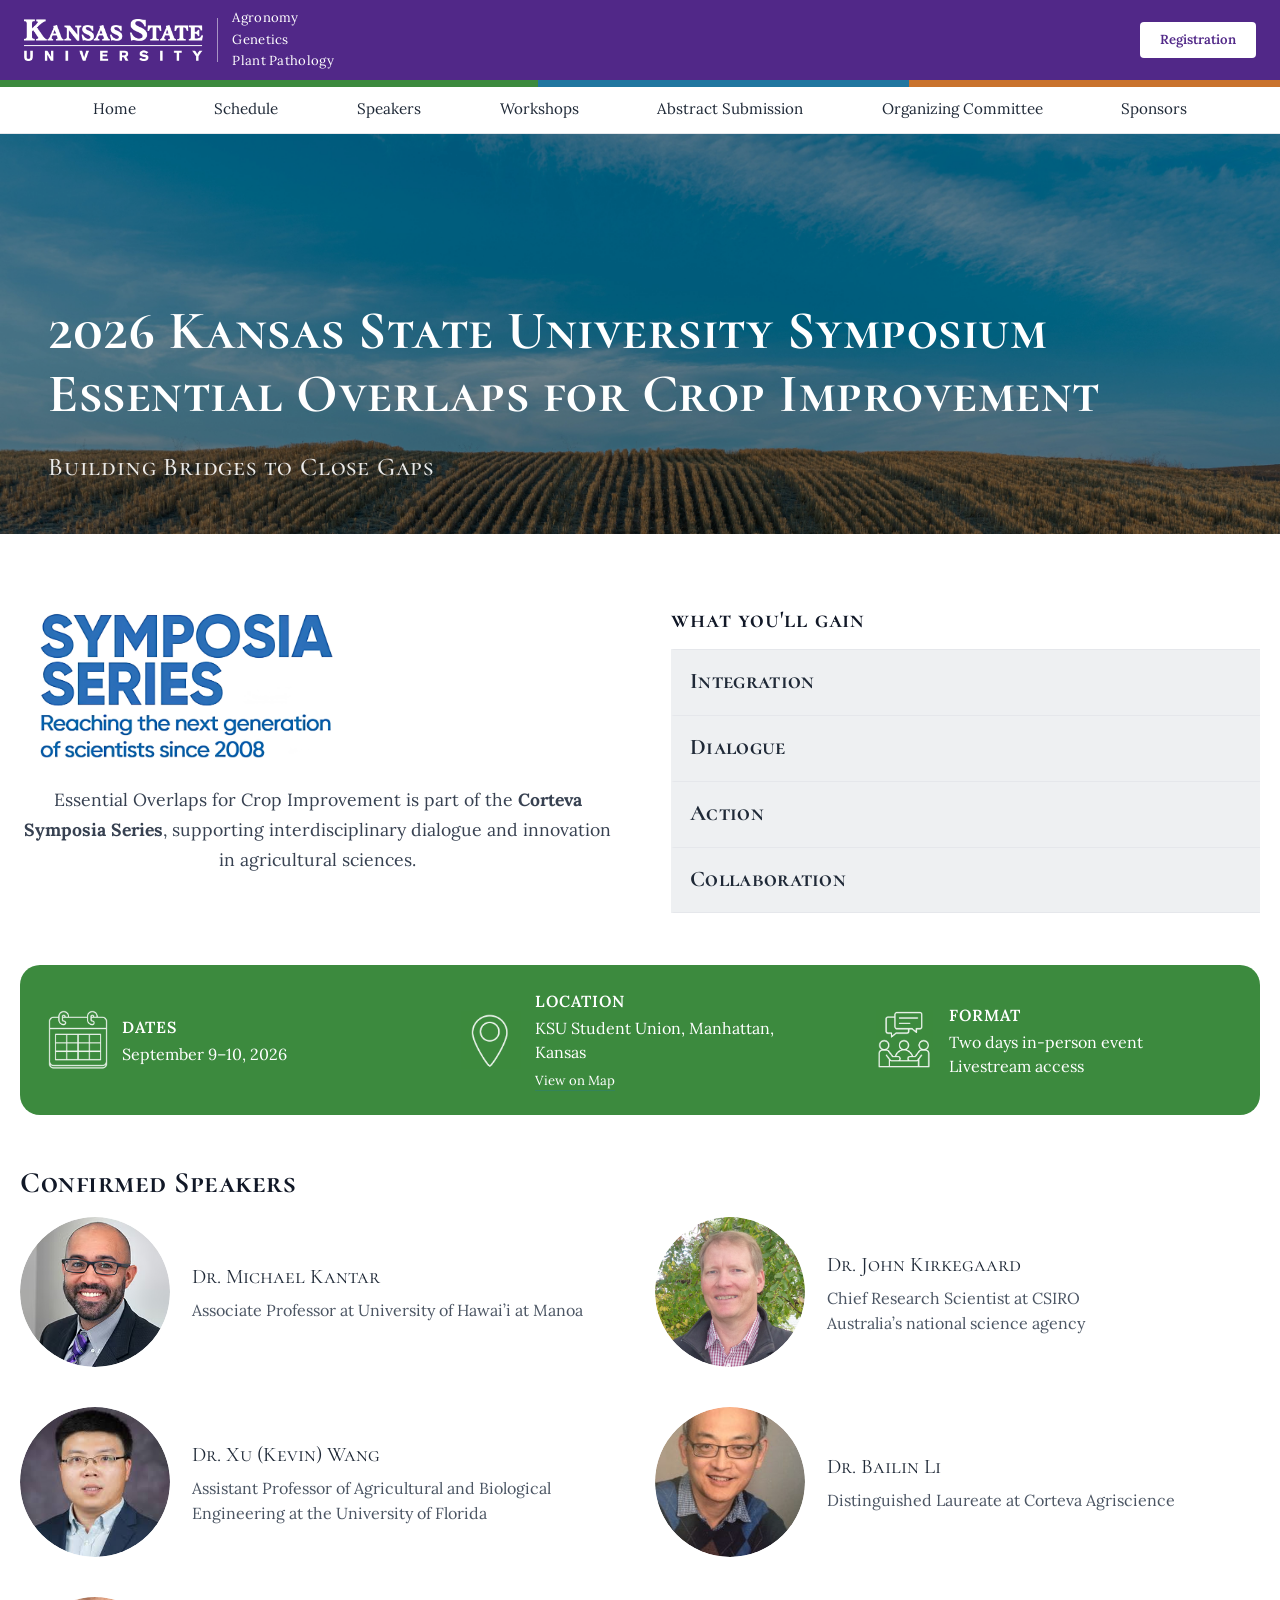
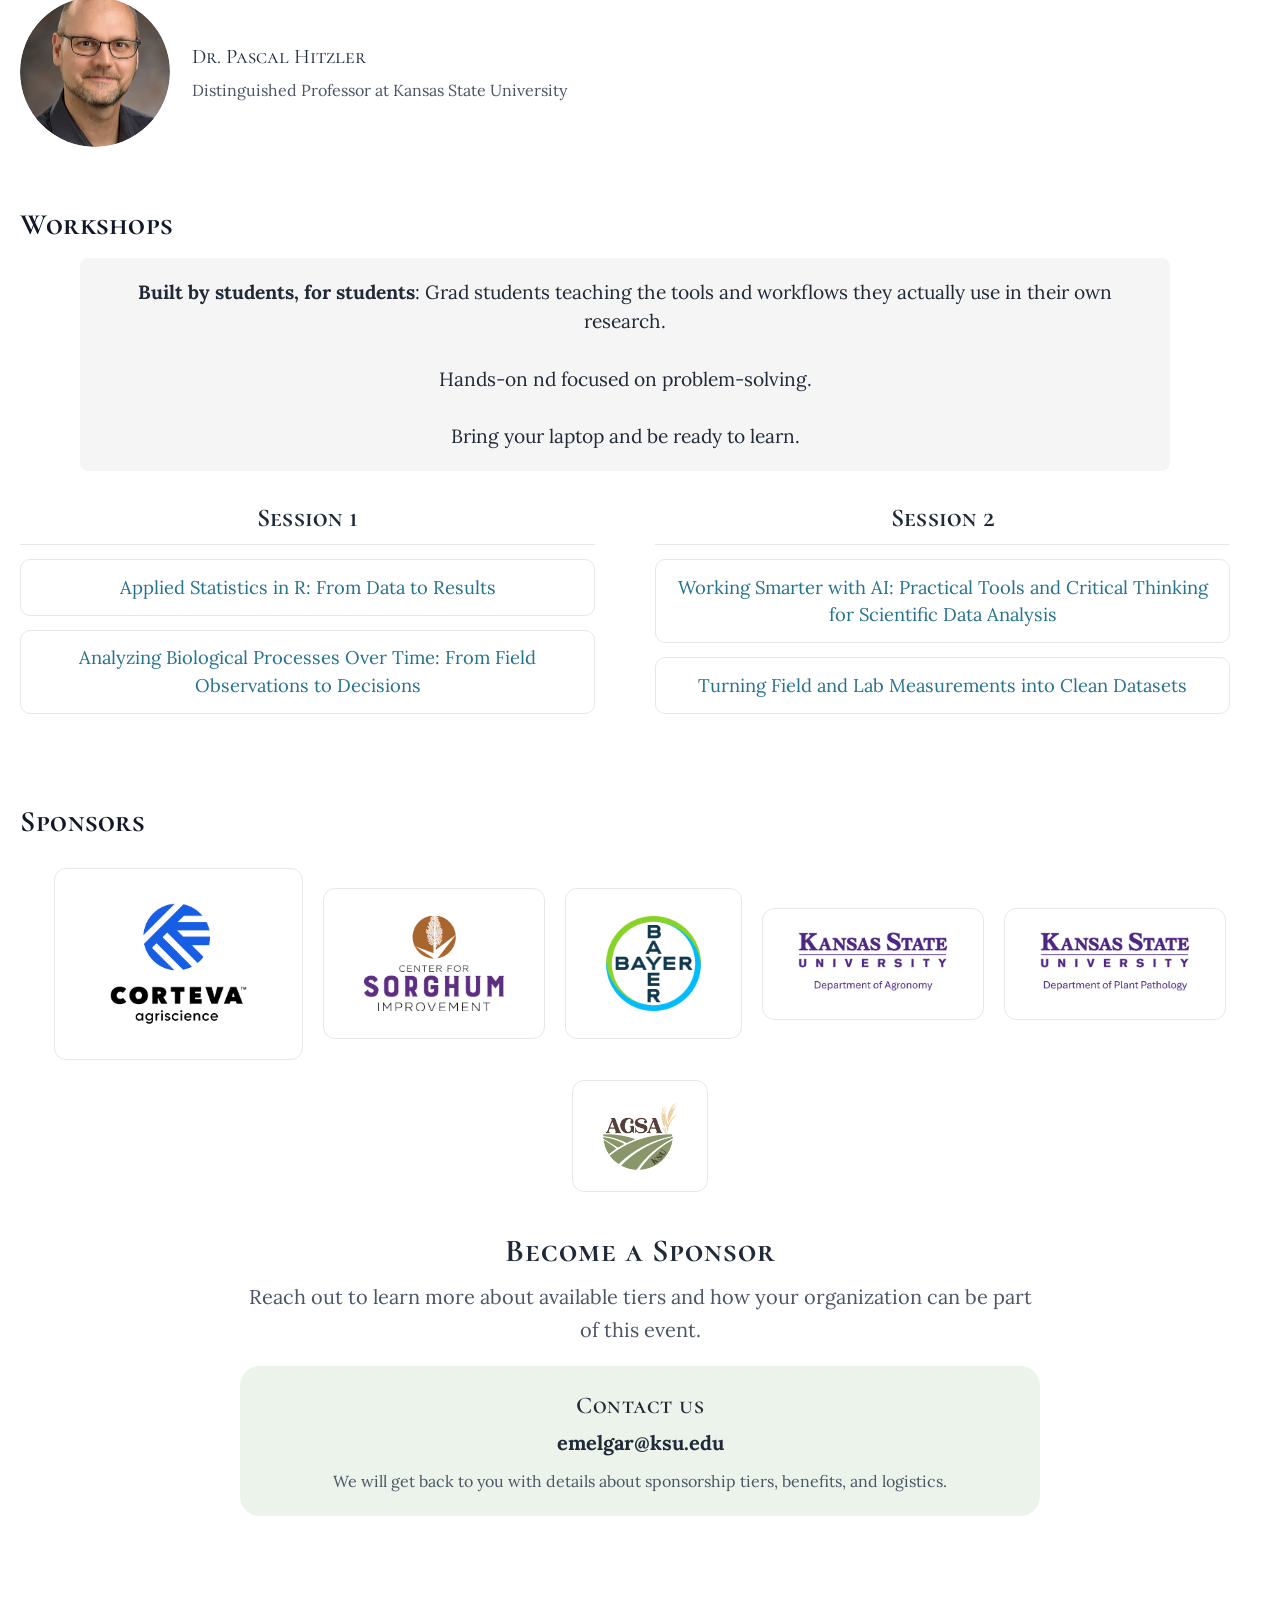
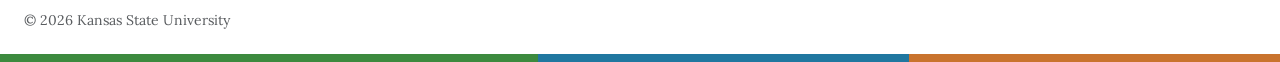
==== commit 1dcded79: "Website update - Agenda update - Dr. Pascal's profile - Organize sponsors by tier" ====
--- a/index.html
+++ b/index.html
@@ -57,7 +57,7 @@
   <nav class="desktop-nav d-none d-lg-flex" aria-label="Main navigation">
     <div class="desktop-nav__inner">
       <a class="desktop-nav__link" href="index.html">Home</a>
-      <a class="desktop-nav__link" href="program.html">Program</a>
+      <a class="desktop-nav__link" href="program.html">Schedule</a>
       <a class="desktop-nav__link" href="speakers.html">Speakers</a>
       <a class="desktop-nav__link" href="workshops.html">Workshops</a>
       <a class="desktop-nav__link" href="submissions.html">Abstract Submission</a>
@@ -92,7 +92,7 @@
     <div class="collapse" id="mobileMenu">
       <div class="bg-dark px-3 pb-3">
         <a class="mobile-link" href="index.html">Home</a>
-        <a class="mobile-link" href="program.html">Program</a>
+        <a class="mobile-link" href="program.html">Schedule</a>
         <a class="mobile-link" href="speakers.html">Speakers</a>
         <a class="mobile-link" href="workshops.html">Workshops</a>
         <a class="mobile-link" href="submissions.html">Abstract Submission</a>
--- a/css/styles.css
+++ b/css/styles.css
@@ -1812,6 +1812,33 @@
   text-align: center;
 }
 
+.sponsor-tier__label {
+  display: inline-block;
+  font-family: "Montserrat", sans-serif;
+  font-weight: 700;
+  font-size: 0.78rem;
+  text-transform: uppercase;
+  letter-spacing: 0.08em;
+  padding: 0.45rem 1.2rem;
+  border-radius: 999px;
+  margin: 0 0 1.25rem;
+}
+
+.sponsor-tier--platinum .sponsor-tier__label {
+  color: var(--top-header-bg);
+  background: rgba(81, 40, 136, 0.1);
+}
+
+.sponsor-tier--silver .sponsor-tier__label {
+  color: #5B6472;
+  background: #E7E9EC;
+}
+
+.sponsor-tier--bronze .sponsor-tier__label {
+  color: #9A5B23;
+  background: #F5E4D2;
+}
+
 .sponsor-tier__logos {
   display: flex;
   flex-wrap: wrap;
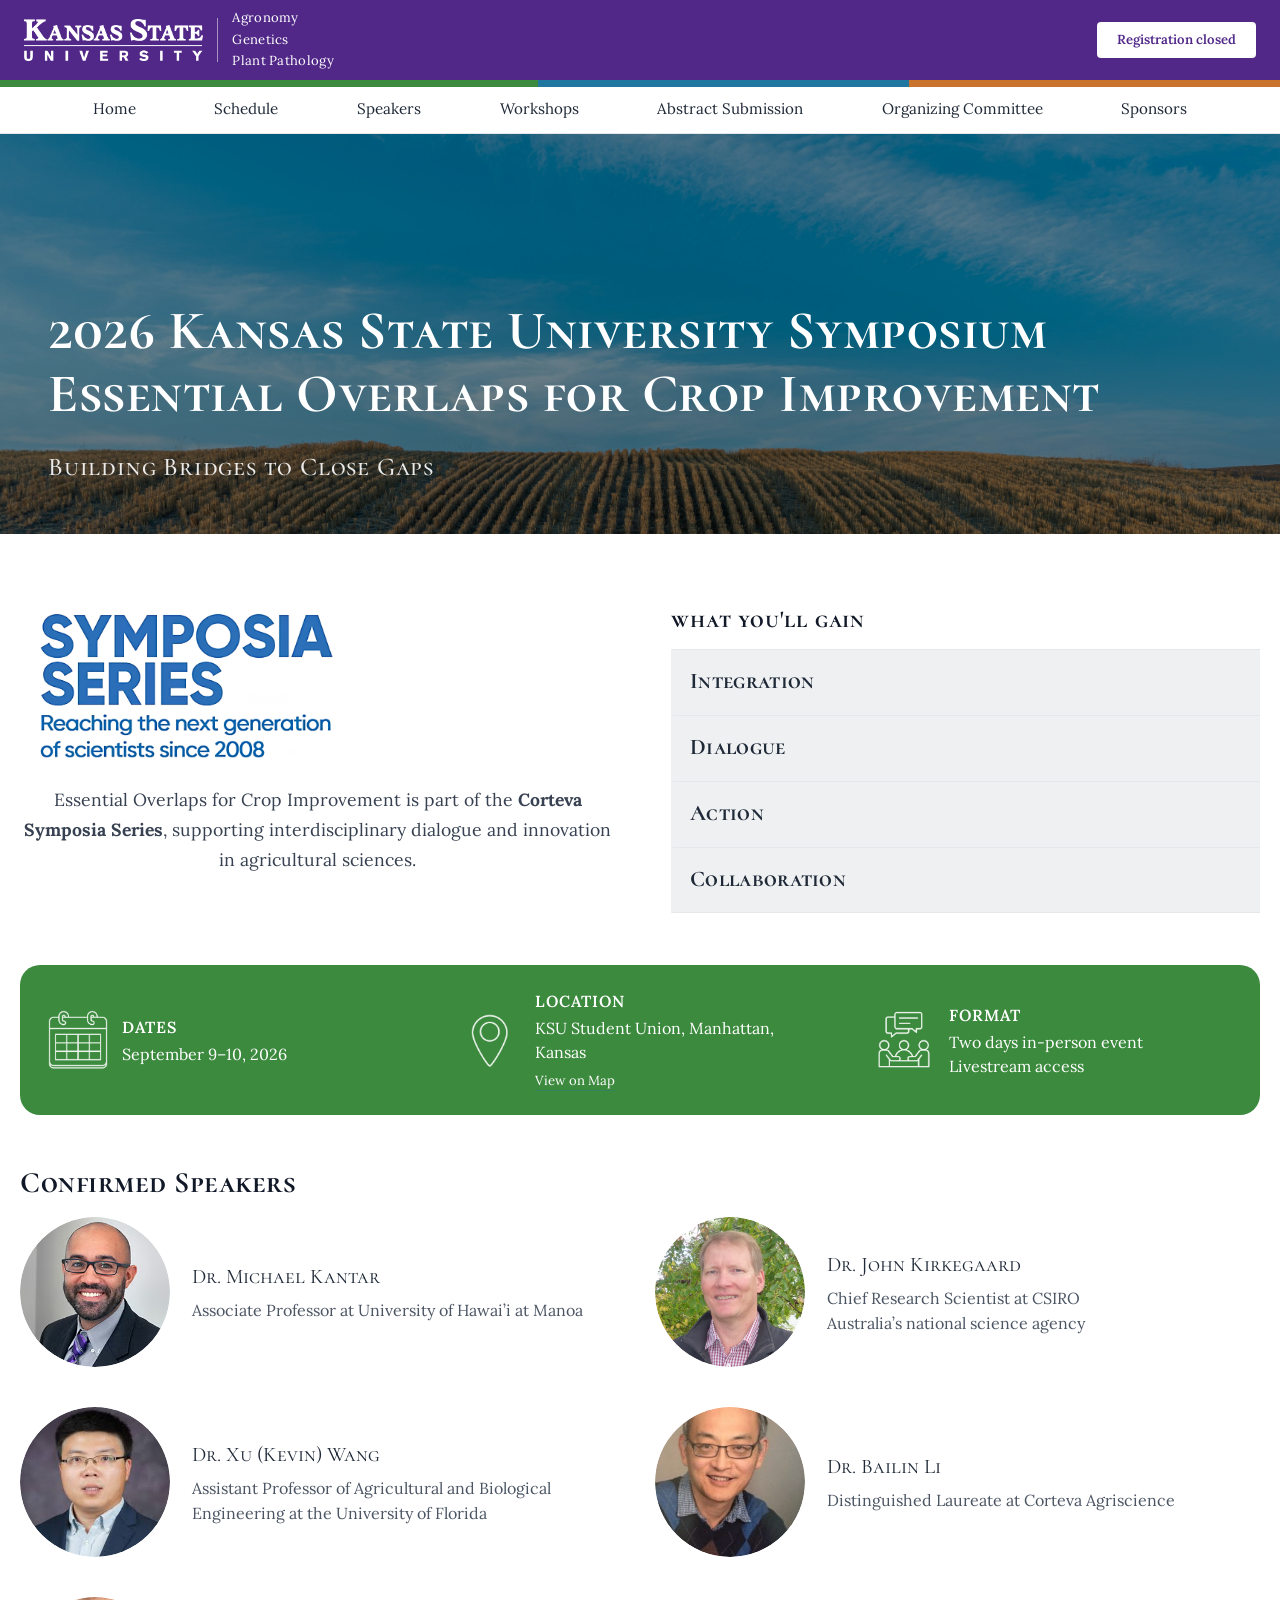
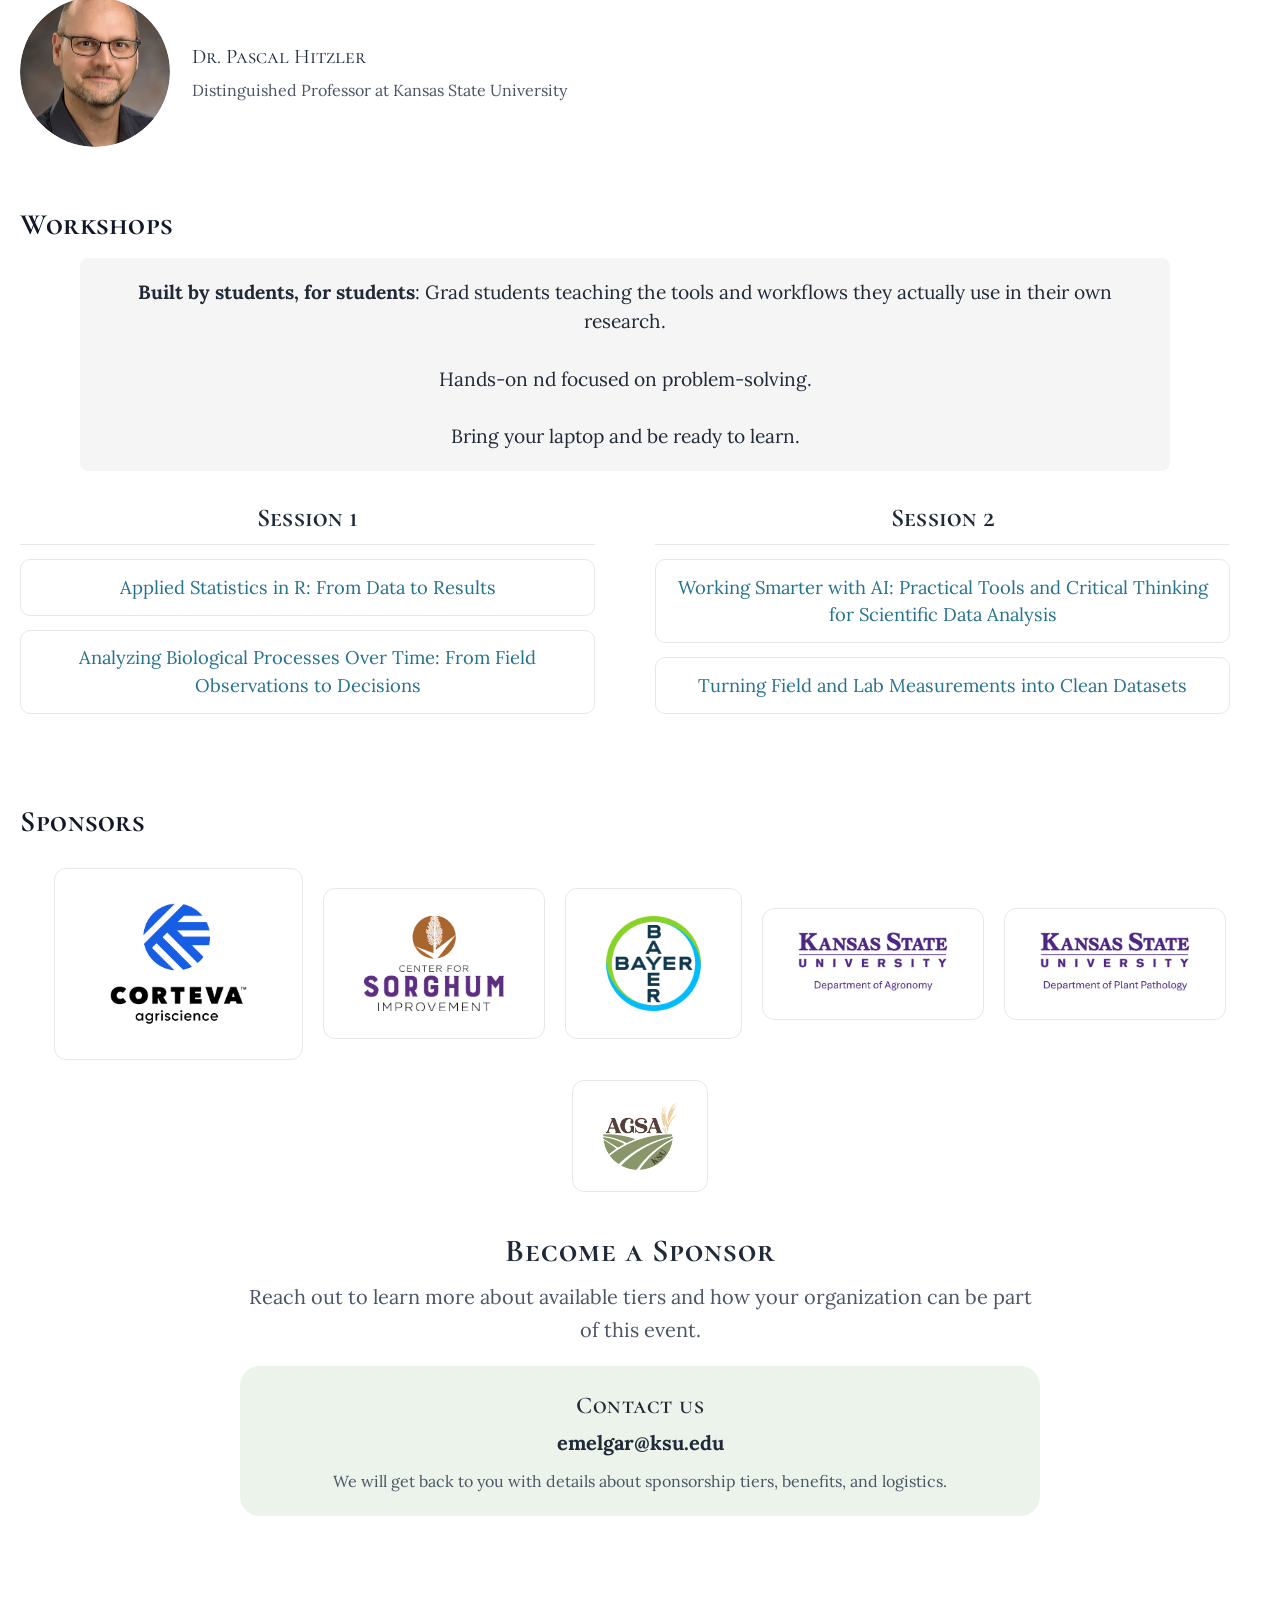
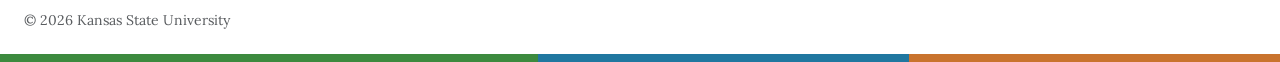
==== commit 5ecac617: "poster dimentions" ====
--- a/index.html
+++ b/index.html
@@ -44,7 +44,7 @@
         <li>Genetics</li>
         <li>Plant Pathology</li>
       </ul>
-      <a href="registration.html" class="top-header__reg-btn">Registration</a>
+      <a href="registration.html" class="top-header__reg-btn">Registration closed</a>
     </div>
   </header>
 
--- a/css/styles.css
+++ b/css/styles.css
@@ -2373,4 +2373,80 @@
 
 .reg-workshop-link:hover {
   text-decoration: underline;
+}
+
+/* =========================================================
+   Frozen page treatment (registration.html / submissions.html)
+   ========================================================= */
+.frost-wrap{ position:relative; }
+
+.frost-content{
+  filter:blur(5px);
+  opacity:.55;
+  user-select:none;
+}
+
+.frost-card{
+  position:absolute; top:12vh; left:50%; transform:translateX(-50%);
+  z-index:10; width:min(560px, calc(100% - 3rem));
+  padding:2.5rem 2rem; text-align:center;
+  background:#ffffff;
+  border-top:3px solid #25728c;
+  border-bottom:1px solid #e0e0e0;
+  border-left:1px solid #e0e0e0;
+  border-right:1px solid #e0e0e0;
+}
+
+.frost-card--amber{
+  border-top-color:#d99541;
+}
+
+.frost-card__title{
+  font-family:"Cormorant SC",serif; font-weight:600;
+  font-size:1.9rem; color:#25728c; margin:0 0 1rem; line-height:1.2;
+}
+
+.frost-card__body{
+  font-family:"Montserrat",sans-serif; font-weight:500;
+  font-size:1rem; line-height:1.65; color:#333; margin:0;
+}
+
+.frost-card__body a{
+  color:#25728c; text-decoration:underline; text-underline-offset:3px;
+}
+.frost-card__body a:hover{ color:#d99541; }
+
+@media (max-width:640px){
+  .frost-card{ top:6vh; padding:2rem 1.25rem; }
+  .frost-card__title{ font-size:1.5rem; }
+  .frost-content{ filter:blur(4px); }
+}
+
+.poster-specs{
+  max-width:640px; margin:4rem auto; padding:2rem 1.5rem 0;
+  border-top:1px solid #e0e0e0;
+  scroll-margin-top:6rem;
+}
+.poster-specs__title{
+  font-family:"Cormorant SC",serif; font-weight:600;
+  font-size:1.6rem; color:#d99541; margin:0 0 1.25rem;
+}
+.poster-specs__list{
+  font-family:"Montserrat",sans-serif; font-weight:500;
+  font-size:1rem; line-height:1.9; color:#333;
+  margin:0 0 1.5rem; padding-left:1.25rem;
+}
+.poster-specs__list strong{ font-weight:700; color:#25728c; }
+.poster-specs__note{
+  font-family:"Montserrat",sans-serif; font-size:.9rem;
+  color:#666; margin:0;
+}
+.poster-specs__note a, .frost-card__link a{
+  color:#25728c; text-decoration:underline; text-underline-offset:3px;
+}
+.poster-specs__note a:hover, .frost-card__link a:hover{ color:#d99541; }
+
+.frost-card__link{
+  font-family:"Montserrat",sans-serif; font-weight:600;
+  font-size:.95rem; margin:1.25rem 0 0;
 }
